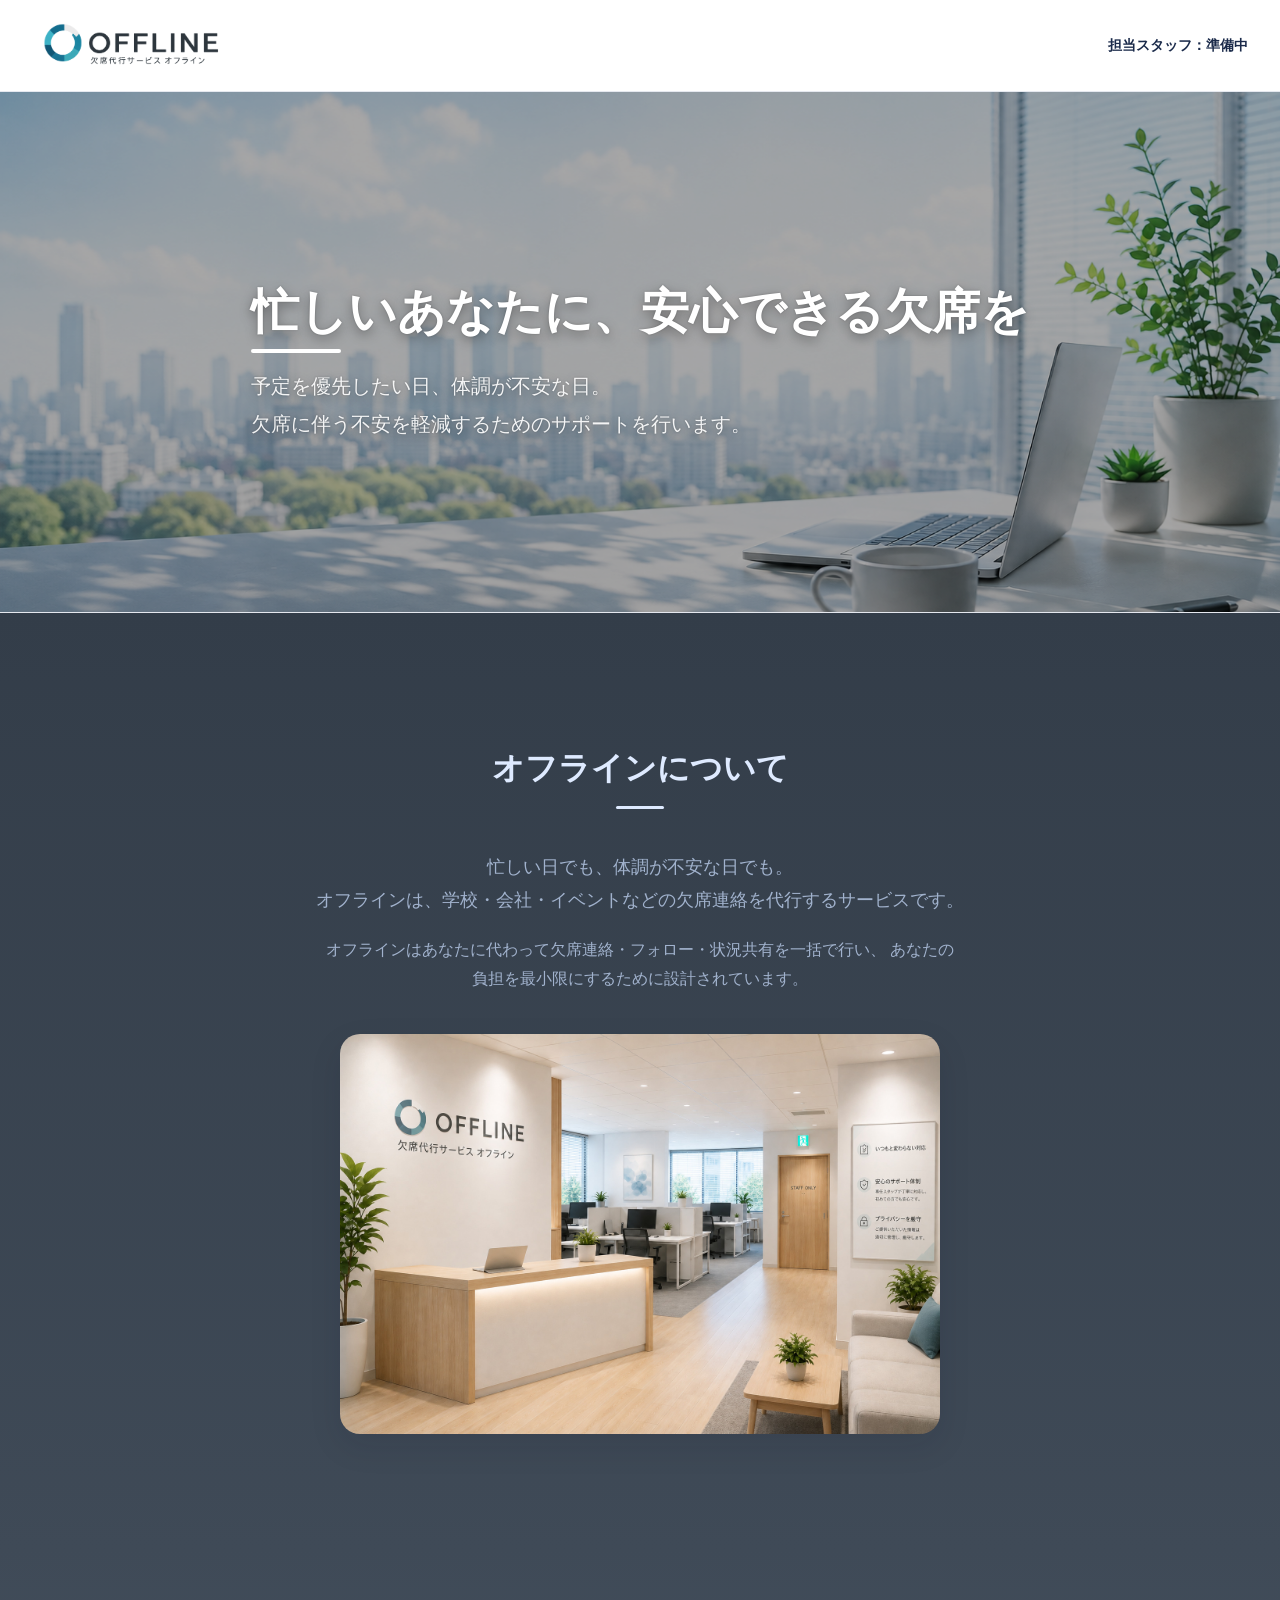
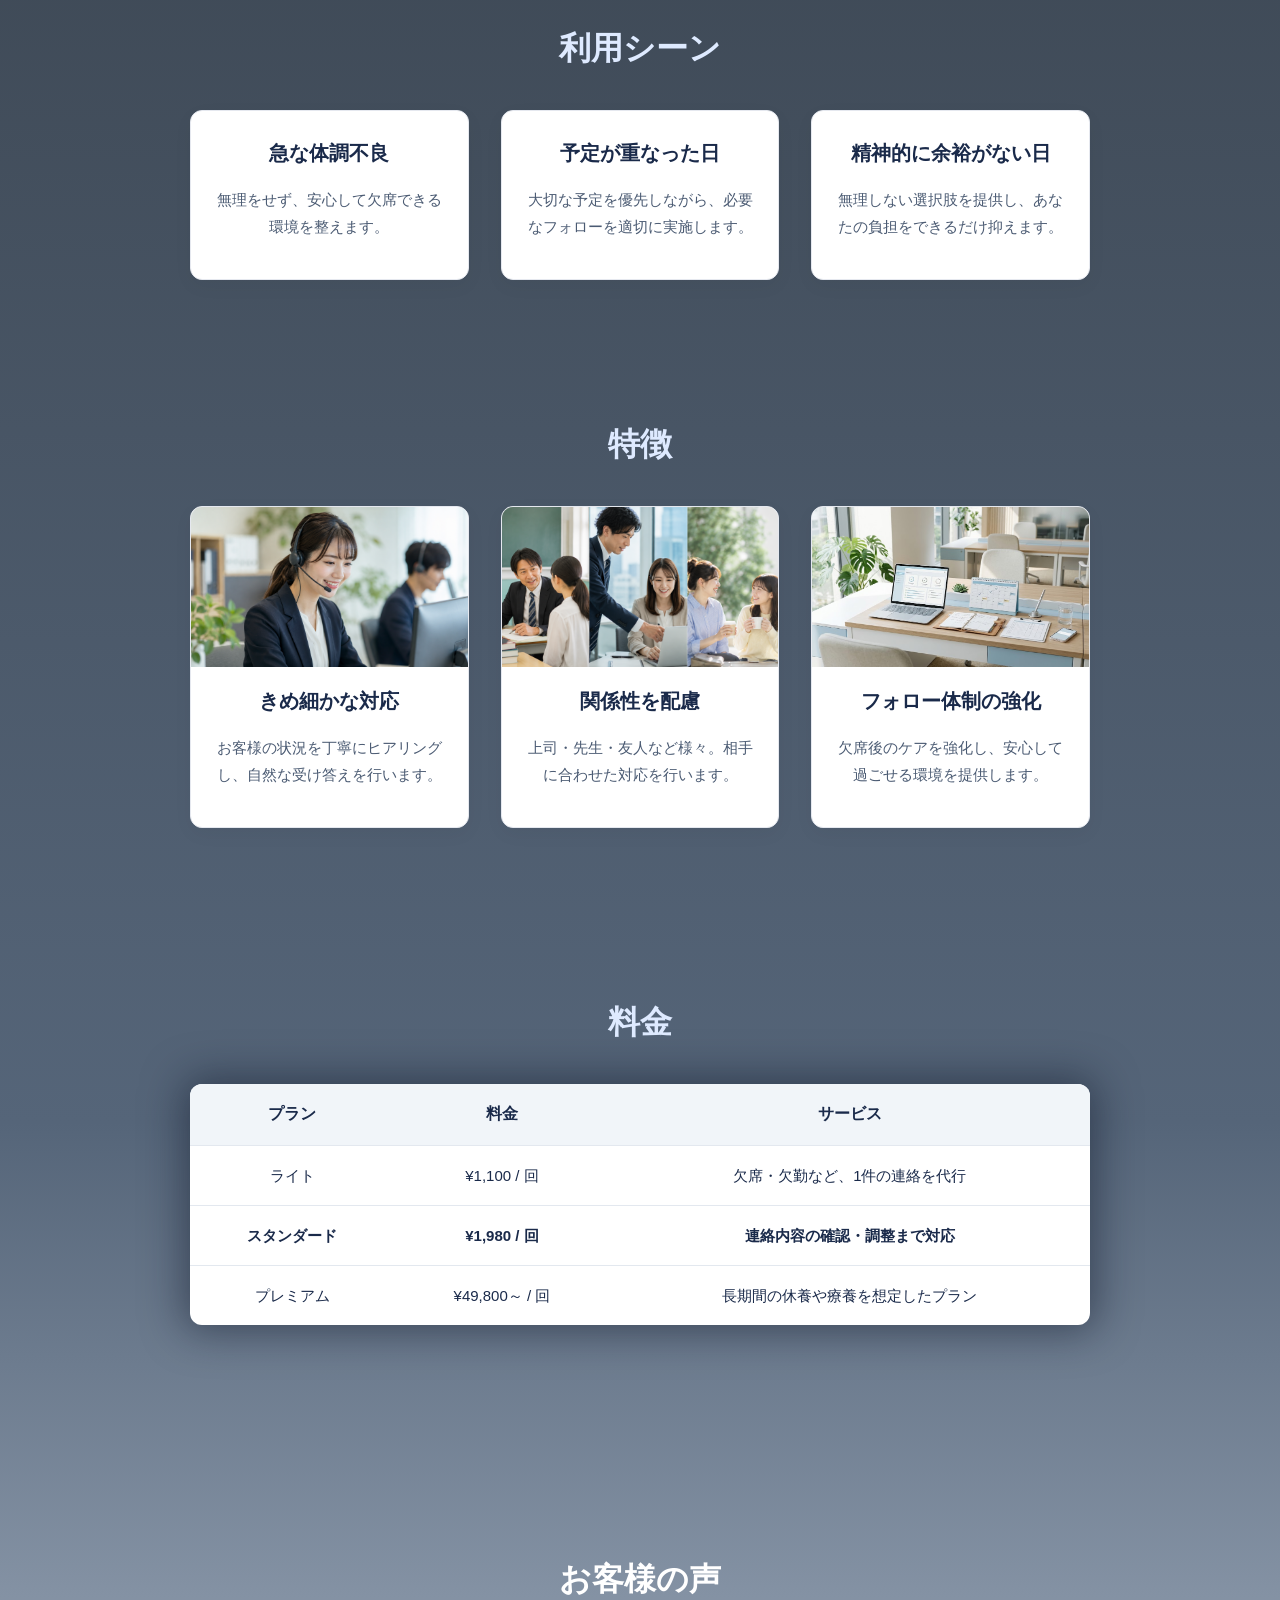
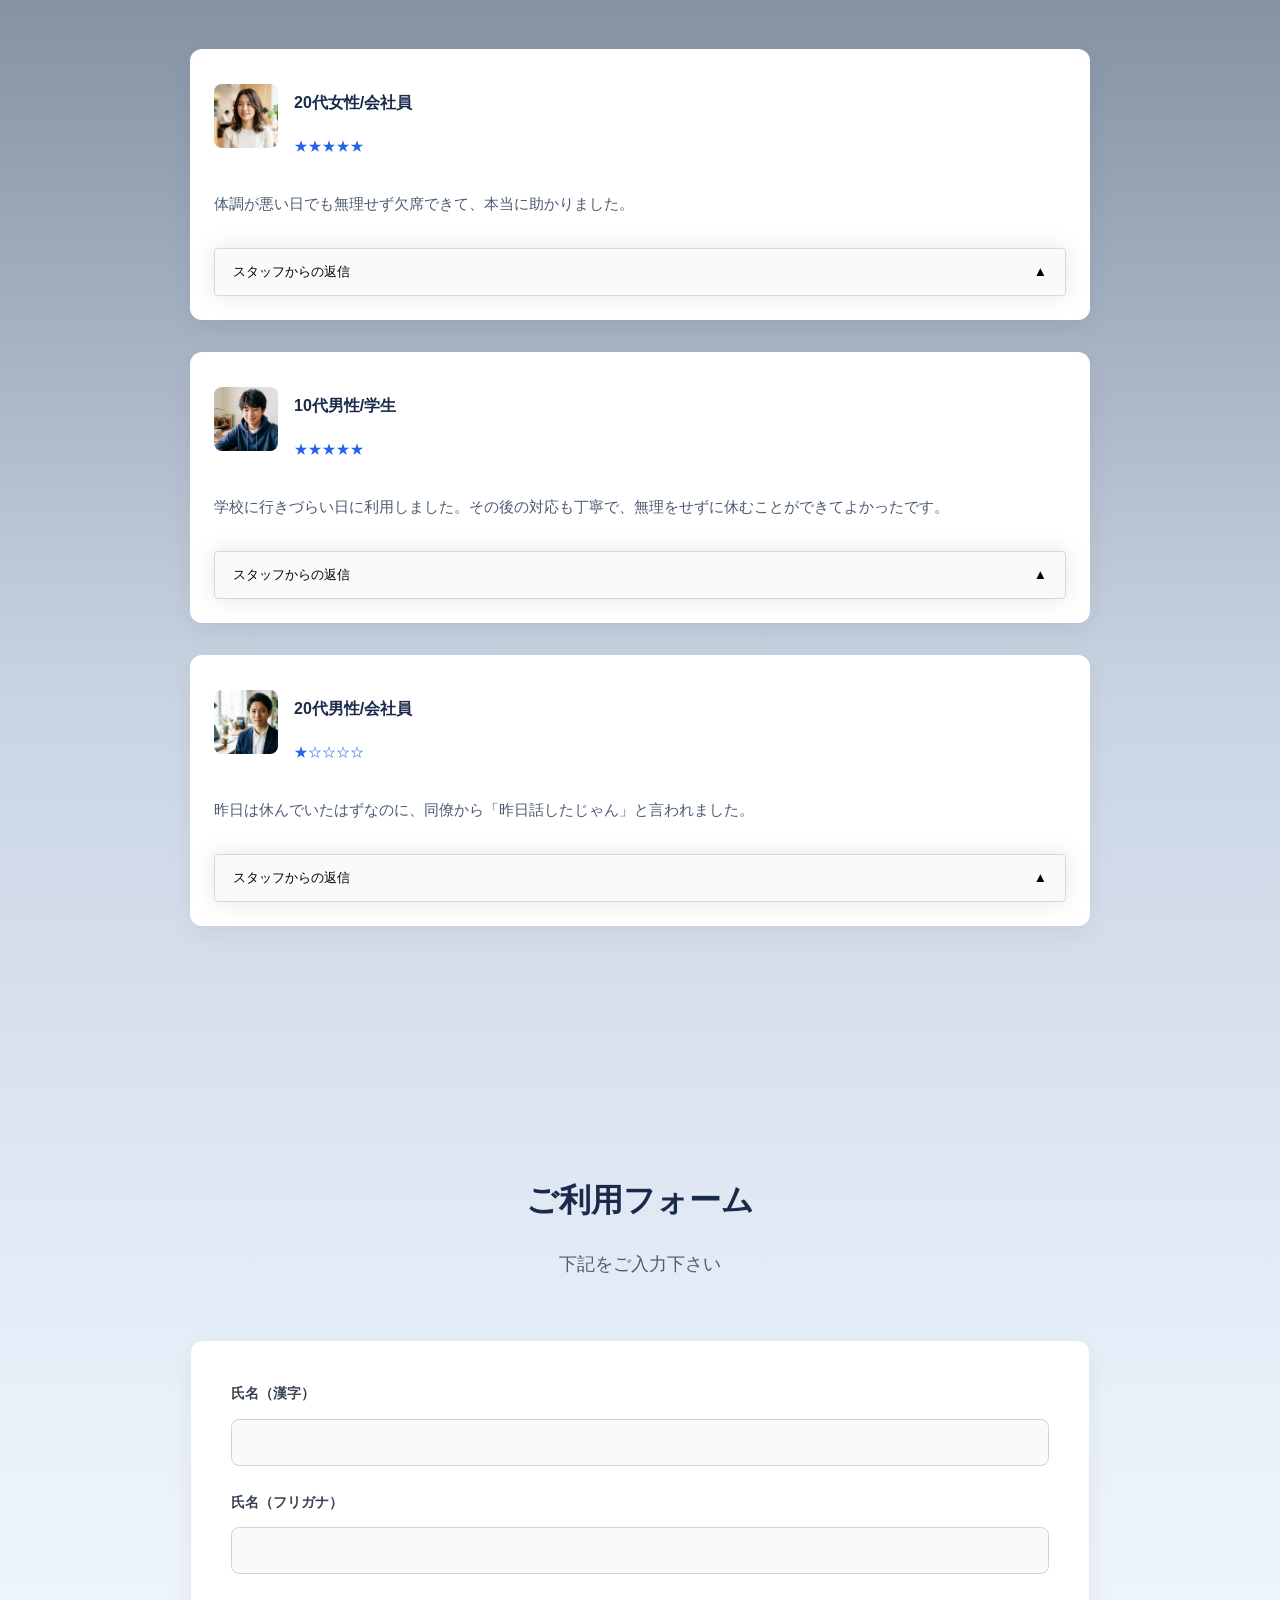
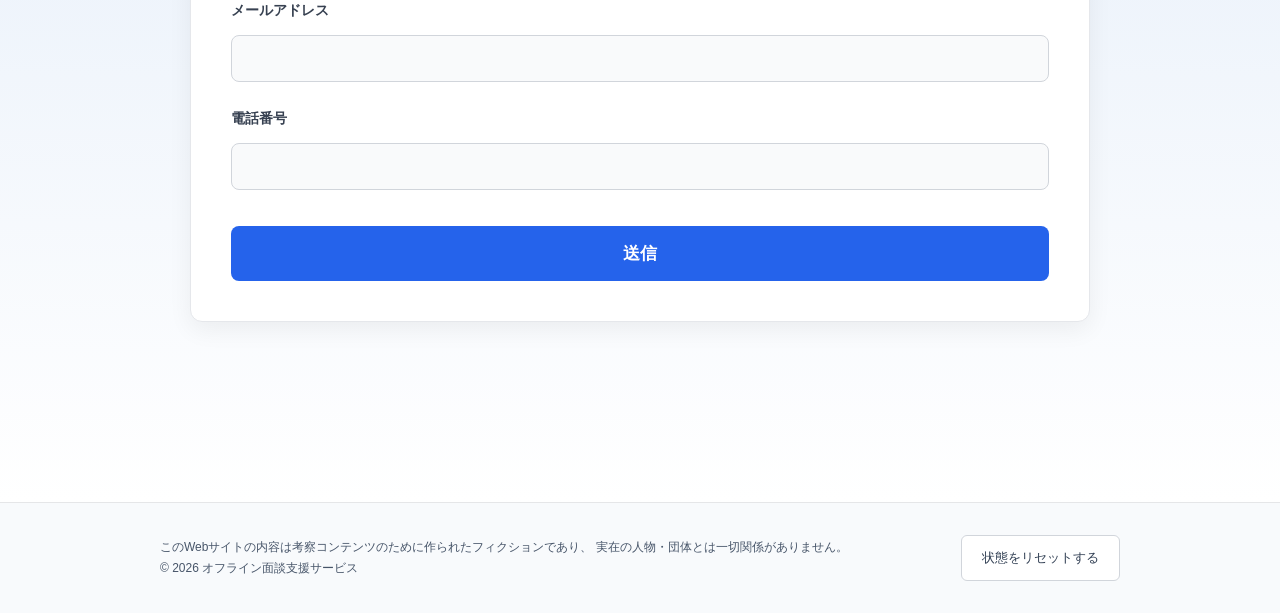
==== index.html @ ee9a5d94 "first commit" ====
<!DOCTYPE html>
<html lang="ja">
<head>
  <meta charset="UTF-8">
  <meta name="viewport" content="width=device-width, initial-scale=1.0">
  <title>オフライン | TOPページ</title>
  <link rel="stylesheet" href="assets/css/style.css">
</head>

<body>

  <!-- ============================
       Header
  ============================ -->
  <header class="header">
    <div class="header-left">
      <img
      src="assets/images/offline-logo.png" alt="欠席代行サービス「オフライン」" class="header-logo">
    </div>

    <div id="staffStatus" aria-live="polite">担当スタッフ：準備中</div>
  </header>


  <!-- ============================
       HERO
  ============================ -->
  <section class="hero">
    <div class="hero-overlay">
      <div class="hero-inner">
        <h1>忙しいあなたに、安心できる欠席を</h1>

        <p class="hero-sub">
          予定を優先したい日、体調が不安な日。<br>欠席に伴う不安を軽減するためのサポートを行います。
        </p>

      </div>
    </div>
  </section>

  <div class="content-gradient">
    <!-- ============================
         サービス説明
    ============================ -->
    <section class="service">
      <div class="service-inner">

        <h2 class="service-title">オフラインについて</h2>

        <p class="service-lead">
          忙しい日でも、体調が不安な日でも。<br>
          オフラインは、学校・会社・イベントなどの欠席連絡を代行するサービスです。
        </p>

        <p class="service-body">
          オフラインはあなたに代わって欠席連絡・フォロー・状況共有を一括で行い、
          あなたの負担を最小限にするために設計されています。
        </p>

        <div class="service-img">
          <img src="assets/images/office-01.jpg" id="officeImg" alt="">
        </div>

      </div>
    </section>


    <!-- ============================
         利用シーン
    ============================ -->
    <section class="scenes">
      <div class="scenes-inner">

        <h2 class="scenes-title">利用シーン</h2>

        <div class="scenes-grid">

          <div class="scene-item">
            <h3>急な体調不良</h3>
            <p>無理をせず、安心して欠席できる環境を整えます。</p>
          </div>

          <div class="scene-item">
            <h3>予定が重なった日</h3>
            <p>大切な予定を優先しながら、必要なフォローを適切に実施します。</p>
          </div>

          <div class="scene-item">
            <h3>精神的に余裕がない日</h3>
            <p>無理しない選択肢を提供し、あなたの負担をできるだけ抑えます。</p>
          </div>

        </div>

      </div>
    </section>


    <!-- ============================
         特徴
    ============================ -->
    <section class="features">
      <div class="features-inner">

        <h2 class="features-title">特徴</h2>

        <div class="features-grid">

          <div class="feature-item">
            <img src="assets/images/feature-01.png" alt="" class="feature-img">
            <h3>きめ細かな対応</h3>
            <p>お客様の状況を丁寧にヒアリングし、自然な受け答えを行います。</p>
          </div>

          <div class="feature-item">
            <img src="assets/images/feature-02.png" alt="" class="feature-img">
            <h3>関係性を配慮</h3>
            <p>上司・先生・友人など様々。相手に合わせた対応を行います。</p>
          </div>

          <div class="feature-item">
            <img src="assets/images/feature-03.jpg" alt="" class="feature-img">
            <h3>フォロー体制の強化</h3>
            <p>欠席後のケアを強化し、安心して過ごせる環境を提供します。</p>
          </div>

        </div>

      </div>
    </section>


    <!-- ============================
         料金
    ============================ -->
    <section class="price">
      <div class="price-inner">

        <h2 class="price-title">料金</h2>

        <table class="price-table">
          <tr>
            <th>プラン</th>
            <th>料金</th>
            <th>サービス</th>
          </tr>
          <tr>
            <td>ライト</td>
            <td>¥1,100 / 回</td>
            <td>欠席・欠勤など、1件の連絡を代行</td>
          </tr>
          <tr>
            <td><b>スタンダード</b></td>
            <td><b>¥1,980 / 回</b></td>
            <td><b>連絡内容の確認・調整まで対応</b></td>
          </tr>
          <tr>
            <td>プレミアム</td>
            <td>¥49,800～ / 回</td>
            <td>長期間の休養や療養を想定したプラン</td>
          </tr>
        </table>

      </div>
    </section>


    <!-- ============================
         お客様の声
    ============================ -->
    <section class="reviews">
      <div class="reviews-inner">

        <h2 class="reviews-title">お客様の声</h2>

        <div class="review-list">

          <div class="review-item">
            <div class="review-header">
              <img src="assets/images/user1.jpg" alt="">
              <div class="review-meta">
                <h3>20代女性/会社員</h3>
                <div class="stars">★★★★★</div>
              </div>
            </div>

            <p class="review-text">
              体調が悪い日でも無理せず欠席できて、本当に助かりました。
            </p>

            <button class="reply-toggle" aria-expanded="false">
              <span class="reply-label">スタッフからの返信</span>
              <span class="toggle-icon">▲</span>
            </button>

            <div class="reply-body" hidden>
              <div class="staff-reply">
                <div class="staff-reply-label">
                  <span class="staff-icon">👤</span> スタッフ
                </div>
                <p>ご利用ありがとうございました。安心してお休みいただけたようで嬉しく思います。</p>
              </div>
            </div>
          </div>

          <div class="review-item">
            <div class="review-header">
              <img src="assets/images/user2.jpg" alt="">
              <div class="review-meta">
                <h3>10代男性/学生</h3>
                <div class="stars">★★★★★</div>
              </div>
            </div>

            <p class="review-text">
              学校に行きづらい日に利用しました。その後の対応も丁寧で、無理をせずに休むことができてよかったです。
            </p>

            <button class="reply-toggle" aria-expanded="false">
              <span class="reply-label">スタッフからの返信</span>
              <span class="toggle-icon">▲</span>
            </button>

            <div class="reply-body" hidden>
              <div class="staff-reply">
                <div class="staff-reply-label">
                  <span class="staff-icon">👤</span> スタッフ
                </div>
                <p>ご利用ありがとうございました。今後も丁寧なサポートを心がけてまいります。</p>
              </div>
            </div>
          </div>

          <div class="review-item">
            <div class="review-header">
              <img src="assets/images/user3.jpg" alt="">
              <div class="review-meta">
                <h3>20代男性/会社員</h3>
                <div class="stars">★☆☆☆☆</div>
              </div>
            </div>

            <p class="review-text">
              昨日は休んでいたはずなのに、同僚から「昨日話したじゃん」と言われました。
            </p>

            <button class="reply-toggle" aria-expanded="false">
              <span class="reply-label">スタッフからの返信</span>
              <span class="toggle-icon">▲</span>
            </button>

            <div class="reply-body" hidden>
              <div class="staff-reply">
                <div class="staff-reply-label">
                  <span class="staff-icon">👤</span> スタッフ
                </div>
                <p>
                  <a href="#" id="contractAlertLink" class="contract-alert-link">
                    ご契約内容とは異なる対応が実施された可能性があります。現在確認しております。
                  </a>
                </p>
              </div>
            </div>
          </div>

        </div>

      </div>
    </section>

    <div id="phaseNotice">サイトが改変されました。</div>

    <!-- ============================
         CTA
    ============================ -->
<section class="cta">
  <div class="cta-inner">

    <h2 class="cta-title">ご利用フォーム</h2>
    <p class="cta-lead">下記をご入力下さい</p>

    <div class="form-section">
      <form id="mainForm">

        <!-- 氏名（漢字） -->
        <div class="form-field">
          <label>氏名（漢字）</label>
          <input type="text">
        </div>

        <!-- 氏名（フリガナ） -->
        <div class="form-field">
          <label>氏名（フリガナ）</label>
          <input type="text">
        </div>

        <!-- メールアドレス -->
        <div class="form-field">
          <label>メールアドレス</label>
          <input type="email">
        </div>

        <!-- 電話番号 -->
        <div class="form-field">
          <label>電話番号</label>
          <input type="tel">
        </div>

        <!-- PHASE3 追加項目 -->
        <div id="phase3Fields" class="phase3-hidden">

          <div class="form-field">
            <label>普段の話し方</label>
            <input type="text">
          </div>

          <div class="form-field">
            <label>よく使う言葉</label>
            <input type="text">
          </div>

          <div class="form-field">
            <label>仲の良い人</label>
            <input type="text">
          </div>

          <div class="form-field">
            <label>最近あった出来事</label>
            <input type="text">
          </div>

          <div class="form-field">
            <label>休日の過ごし方</label>
            <input type="text">
          </div>

        </div>

        <button type="submit">送信</button>

      </form>
    </div>

  </div>
</section>

<div id="analysisOverlay" class="analysis-overlay" style="display:none;">
  <div class="analysis-scanline"></div>
  <div class="analysis-window">

    <!-- ログを積み上げる場所 -->
    <p id="analysisText"></p>

  </div>
</div>

  </div> <!-- ★ content-gradient の閉じタグ -->


<div id="floatingShare" class="floating-share">
  <a
    href="https://twitter.com/intent/tweet?"
    target="_blank" class="share-button">
    担当スタッフが稼働しております。このサービスを必要としている方へXで共有してみませんか？
  </a>
</div>




  <!-- ============================
       Footer
  ============================ -->
<footer>
  <div class="footer-inner">
    <div class="footer-left">
      このWebサイトの内容は考察コンテンツのために作られたフィクションであり、  
      実在の人物・団体とは一切関係がありません。  
      <br>
      © 2026 オフライン面談支援サービス
    </div>

    <div id="resetPhase">状態をリセットする</div>
  </div>
</footer>

  <script src="assets/js/script.js"></script>

</body>
</html>
---- assets/css/style.css ----
/* =========================================================
   基本設定（フォント・背景・文字色）
========================================================= */
body {
  font-family: "Noto Sans JP", sans-serif;
  background: #f5f7fb;
  color: #1a2a4a;
  margin: 0;
  line-height: 1.8;
}

/* セクション共通設定 */
section {
  width: 100%;
  box-sizing: border-box;
}

.content-gradient {
  background: linear-gradient(
    180deg,
    #333D49 0%,     /* 起点：青みダークグレー */
    #3F4A57 20%,    /* 少し明るい青グレー */
    #556579 45%,    /* 壁の明るい部分に近い青 */
    #C9D4E3 70%,    /* 画像の光が当たる淡いブルー */
    #E8F0FA 85%,    /* さらに明るいブルー（窓の光） */
    #FFFFFF 100%    /* カードと自然に接続する白 */
  );
}


.service,
.scenes,
.features,
.price,
.reviews,
.cta {
  background: transparent;
}

/* =========================================================
   Header
========================================================= */
.header {
  width: 100%;
  background: #ffffff;
  border-bottom: 1px solid #e5e8ef;
  padding: 12px 32px;

  display: flex;
  align-items: center;
  justify-content: space-between;
  gap: 24px;

  box-sizing: border-box;
  position: sticky;
  top: 0;
  z-index: 1000;
}

/* 左ブロック（ロゴ＋サブコピー） */
.header-left {
  display: flex;
  flex-direction: column;
  gap: 4px;

  min-width: 180px;
  flex-shrink: 0;
}

.logo {
  font-size: 20px;
  font-weight: 700;
  color: #1a2a4a;
  white-space: nowrap;
}

.subcopy {
  font-size: 13px;
  color: #6b7280;
  white-space: nowrap;
}

/* 右側ステータス（右端固定） */
#staffStatus {
  font-size: 14px;
  font-weight: 600;
  color: #1a2a4a;
  white-space: nowrap;

  flex-shrink: 0;
  margin-left: auto;
}

/* 左側：ロゴ */
.header-left {
  display: flex;
  align-items: center;
  flex-shrink: 0;
  min-width: 0;
}


/* ロゴ画像 */
.header-logo {
  display: block;
  width: 200px;
  height: auto;
  max-height: none;
  object-fit: contain;
}

/* =========================================================
   SP（768px以下）
========================================================= */
@media (max-width: 768px) {
  .header {
    flex-direction: row;      /* ← 縦並びにしない */
    align-items: center;      /* ← 高さ揃え */
    justify-content: space-between; /* ← 左右に配置 */
    padding: 12px 20px;       /* ← スマホ用に少しコンパクト */
    gap: 12px;                /* ← 詰める */
  }

  .header-left {
    flex-direction: row;      /* ← ロゴ＋サブコピーを横並びに */
    align-items: center;
    gap: 8px;
  }

  #staffStatus {
    margin-left: 0;           /* ← 左右配置なので不要 */
    margin-top: 0;
    white-space: nowrap;      /* ← 折り返し防止 */
  }
}

/* =========================================================
   HERO
========================================================= */

.hero {
  width: 100%;
  height: 520px; /* ★高さは自由に調整可能 */
  background-image: url("../images/hero.png"); /* ★あなたの画像パス */
  background-size: cover;       /* ★全面に広げる */
  background-position: center;  /* ★中央に配置 */
  background-repeat: no-repeat;
  position: relative;
}

/* 黒の薄いオーバーレイ（高級感UP） */
.hero-overlay {
  width: 100%;
  height: 100%;
  background: rgba(0,0,0,0.35); /* ★濃さは調整可能 */
  display: flex;
  align-items: center;
}

/* テキストを中央寄せにする */
.hero-inner {
  max-width: 900px;
  margin: 0 auto;
  padding: 0 32px;
  color: #ffffff; /* ★白文字に変更 */
}

/* ラベル */
.hero-label {
  font-size: 14px;
  letter-spacing: 0.16em;
  margin-bottom: 12px;
  opacity: 0.9;
}

/* 見出し */
.hero-inner h1 {
  font-size: 48px;
  font-weight: 800;
  line-height: 1.3;
  margin-bottom: 24px;
  position: relative;
}

.hero-inner h1,
.hero-inner .hero-sub {
  text-shadow:
    0 4px 12px rgba(0,0,0,0.35),
    0 0 2px rgba(0,0,0,0.25);
}

/* 下線（白に変更） */
.hero-inner h1::after {
  content: "";
  position: absolute;
  left: 0;
  bottom: -10px;
  width: 90px;
  height: 4px;
  background: #ffffff;
  border-radius: 3px;
}

/* サブテキスト */
.hero-sub {
  font-size: 20px;
  line-height: 1.9;
  opacity: 0.9;
  max-width: 560px;
}

/* =========================================================
   サービス説明
========================================================= */
.service {
  padding: 100px 0;
  text-align: center;
  background: transparent;  /* ★背景色を追加（特徴と同系統） */
  border-top: 1px solid #e5e8ef; /* ★HEROとの境界を自然に */
}

.service-inner {
  max-width: 900px;
  margin: 0 auto;
  padding: 0 24px;
}

/* 見出し */
.service-title {
  font-size: 32px;
  font-weight: 700;
  color: #DEEAFF;
  margin-bottom: 24px;
  padding-bottom: 12px;
  position: relative;
  display: inline-block;
}

/* 見出し下のライン（控えめ） */
.service-title::after {
  content: "";
  position: absolute;
  left: 50%;
  transform: translateX(-50%);
  bottom: 0;
  width: 48px;
  height: 3px;
  background: #DEEAFF;
  border-radius: 3px;
}

/* リード文 */
.service-lead {
  font-size: 18px;
  color: #A1B2CD;
  margin-bottom: 20px;
}

/* 本文 */
.service-body {
  font-size: 16px;
  color: #A1B2CD;
  max-width: 640px;
  margin: 0 auto 40px;
}

/* 画像 */
.service-img img {
  width: 100%;
  max-width: 600px;
  border-radius: 20px;
  display: block;
  margin: 0 auto;
  box-shadow: 0 12px 32px rgba(15, 23, 42, 0.10);
}

/* =========================================================
   利用シーン（画像なしカード）
========================================================= */

/* 利用シーン（画像なしカード） */
.scene-item {
  background: #ffffff;
  border: 1px solid #e5e8ef;
  border-radius: 12px;
  padding: 24px 24px;        /* ★特徴と同じ余白に揃える */
  box-shadow: 0 6px 20px rgba(0,0,0,0.04);
  text-align: center;
  width: 280px;              /* ★特徴と同じ幅に揃える */
  margin: 0 auto;
}

/* 見出し（中央寄せ） */
.scene-item h3 {
  margin: 0 0 12px;
  font-size: 20px;
  font-weight: 700;
  color: #1a2a4a;
  text-align: center;
}

/* 説明文 */
.scene-item p {
  text-align: center;
  font-size: 15px;
  color: #4b5b73;
  line-height: 1.8;
}


/* =========================================================
   特徴（画像ありカード）
========================================================= */

.feature-item {
  background: #ffffff;
  border: 1px solid #e5e8ef;
  border-radius: 12px;
  padding: 0 0 24px;         /* ★画像ありなので上は0 */
  box-shadow: 0 6px 20px rgba(0,0,0,0.04);
  text-align: center;
  width: 280px;              /* ★利用シーンと幅を統一 */
  margin: 0 auto;
  overflow: hidden;
}

.feature-img {
  width: 100%;
  height: 160px;
  object-fit: cover;
  display: block;
}

.feature-item h3 {
  margin: 16px 0 8px;
  font-size: 20px;
  font-weight: 700;
  color: #1a2a4a;
  text-align: center;
}

.feature-item p {
  text-align: center;
  padding: 0 24px;
  font-size: 15px;
  color: #4b5b73;
  line-height: 1.8;
}

/* =========================================================
   グリッド（利用シーン・特徴共通）
========================================================= */
.scenes {
  padding: 60px 0 30px 0;   /* ★上下に余白を追加 */
}

.features {
  padding: 80px 0 40px 0;   /* ★上下に余白を追加 */
}

.scenes-grid,
.features-grid {
  display: flex;
  gap: 32px;
  justify-content: center;   /* ★中央揃え */
  align-items: flex-start;    /* ★高さのズレを吸収 */
}

.scenes-title,
.features-title {
  text-align: center;
  font-size: 32px;
  font-weight: 700;
  color: #DEEAFF;
  margin-bottom: 32px;
}

.scenes-inner,
.features-inner {
  max-width: 900px;   /* ★サービス説明と同じ幅に揃える */
  margin: 0 auto;     /* ★中央に配置 */
  padding: 0 24px;    /* ★左右の余白も統一 */
}

/* SP時：縦3列 */
@media (max-width: 768px) {
  .scenes-grid,
  .features-grid {
    flex-direction: column;
    gap: 24px;
  }
}

@media (max-width: 768px) {
  .scenes-inner {
    max-width: 600px;   /* ★カードの中央寄せが安定する */
    margin: 0 auto;     /* ★中央に配置 */
    padding: 0 12px;    /* ★左右の余白を統一 */
  }
}

@media (max-width: 768px) {
  .scene-item,
  .feature-item {
    width: 100%;
    max-width: 400px;   /* ★スマホでちょうどいい幅 */
    margin: 0 auto;     /* ★中央に吸い付く */
  }
}


/* =========================================================
   料金
========================================================= */
.price {
  padding: 100px 0;
}

.price-inner {
  max-width: 900px;
  margin: 0 auto;
  padding: 0 24px;
  text-align: center;
}

.price-title {
  font-size: 32px;
  font-weight: 700;
  color: #DEEAFF;
  margin-bottom: 32px;
}

/* テーブル */
.price-table {
  width: 100%;
  border-collapse: collapse;
  background: #ffffff;
  border-radius: 12px;
  overflow: hidden;
  box-shadow: 0 0 40px 6px rgba(15, 23, 42, 0.5);
}

.price-table th {
  background: #f1f5f9;
  padding: 16px;
  font-size: 16px;
  font-weight: 700;
}

.price-table td {
  padding: 16px;
  font-size: 15px;
  border-top: 1px solid #e3e8ef;
}



/* =========================================================
   お客様の声
========================================================= */
.reviews {
  padding: 100px 0;
}

.reviews-title{
    color: #ffffff;
}

.reviews-inner {
  max-width: 900px;
  margin: 0 auto;
  padding: 0 24px;
}

.reviews-title {
  font-size: 32px;
  font-weight: 700;
  text-align: center;
  margin-bottom: 40px;
}

/* レビューリスト（カード間の余白を統一） */
.review-list {
  display: flex;
  flex-direction: column;
  gap: 32px;
}

/* レビューカード（高さを安定化） */
.review-item {
  background: #ffffff;
  border-radius: 12px;
  padding: 24px;
  box-shadow: 0 8px 24px rgba(15, 23, 42, 0.06);

  display: flex;              /* ★高さ揃えのため追加 */
  flex-direction: column;     /* ★内部を縦並びに統一 */
  gap: 16px;                  /* ★内部余白を統一 */
}

/* ヘッダー（画像＋名前） */
.review-header {
  display: flex;
  align-items: center;
  gap: 16px;
}

/* 画像（高さが潰れないように固定） */
.review-header img {
  width: 64px;
  height: 64px;
  border-radius: 8px;
  object-fit: cover;
  flex-shrink: 0;             /* ★これが崩れ防止の本命 */
}

.review-meta h3 {
  font-size: 16px;
  font-weight: 700;
}

.stars {
  font-size: 14px;
  color: #2563eb;
}

/* 本文 */
.review-text {
  font-size: 15px;
  color: #4b5b73;
  line-height: 1.8;
  flex-grow: 1;               /* ★テキスト量が違っても高さが揃う */
}

/* スタッフ返信トグル */
.reply-toggle {
  width: 100%;
  background: #f9fafb; /* 淡い青→無彩色へ */
  border: 1px solid #d4d7dc; /* 青線→無彩色へ */
  border-radius: 4px; /* 角丸を小さくして資料感UP */
  padding: 14px 18px;
  cursor: pointer;

  display: flex;
  justify-content: space-between;
  align-items: center;

  box-shadow: 0 0 24px rgba(15, 23, 42, 0.10); /* 静かな影でカード感UP */
}

/* 返信本文 */
.reply-body {
  margin-top: 12px;
}

.staff-reply {
  background: #ffffff; /* 青背景→白カードへ */
  border-left: 1px solid #4b5563; /* 青線→無彩色の濃いグレーへ */
  padding: 18px 20px;
  border-radius: 4px;

  box-shadow: 0 0 28px rgba(15, 23, 42, 0.12); /* 料金表と同じ質感 */
}

/* =========================================================
   サイト改変演出
========================================================= */
#phaseNotice {
  position: fixed;
  top: 45%;
  left: 0;
  width: 100%;
  text-align: center;

  background: rgba(20, 20, 20, 0.72);
  color: #f1f5f9;

  padding: 18px 0;
  font-size: 16px;
  letter-spacing: 0.03em;

  box-shadow: 0 0 40px rgba(75, 74, 74, 0.32);

  opacity: 0;
  pointer-events: none;
  z-index: 9999;

  transition: opacity 0.5s ease, transform 0.5s ease;
}

/* =========================================================
   CTA
========================================================= */
.cta {
  padding: 120px 0;
  text-align: center;
}

.cta-inner {
  max-width: 900px;
  margin: 0 auto;
  padding: 0 24px;
}

.cta-title {
  font-size: 32px;
  font-weight: 700;
  margin-bottom: 16px;
}

.cta-lead {
  font-size: 18px;
  color: #4b5b73;
  margin-bottom: 40px;
}

/* ============================
   企業向けフォーム（崩れ防止・余白最適化）
============================ */

/* ラベル＋入力欄を1セットにする */
.form-field {
  display: flex;
  flex-direction: column;
  margin-bottom: 18px; /* ★企業フォームの黄金比 */
}

/* ラベル */
.form-field label {
  font-size: 14px;
  font-weight: 600;
  color: #374151;
  margin-bottom: 6px; /* ★ラベルと入力欄の距離を最適化 */
}

/* 入力欄（左寄せを強制） */
.form-field input {
  width: 100%;
  padding: 12px 14px;
  border: 1px solid #d1d5db;
  border-radius: 8px;
  font-size: 15px;
  background: #f9fafb;
  text-align: left !important; /* ★センター寄せを完全に解除 */
  box-sizing: border-box;
  transition: all 0.25s ease;
}

.form-section,
#mainForm,
.form-field,
.form-field input {
  text-align: left !important;
}


/* フォーカス時の企業UI演出 */
.form-field input:focus {
  background: #ffffff;
  border-color: #2563eb;
  box-shadow: 0 0 0 3px rgba(37,99,235,0.15);
  outline: none;
}

/* フォーム全体の余白を統一 */
#mainForm {
  display: flex;
  flex-direction: column;
  gap: 0; /* ★ここが大きすぎて崩れていたのでゼロにする */
}

/* PHASE3追加項目（企業UIに自然統合） */
#phase3Fields {
  margin-top: 20px;
  padding: 20px;
  background: #f3f4f6;
  border: 1px solid #e5e7eb;
  border-radius: 10px;
  margin-bottom: 25px;
}

.phase3-warning-bar {
  margin-bottom: 16px;
  padding: 12px 16px;
  background: #fff4f4;
  border-radius: 8px;
}

.phase3-warning-text {
  color: #b91c1c;
  font-weight: 600;
}

/* 送信ボタン */
#mainForm button[type="submit"] {
  margin-top: 12px;
  padding: 14px 18px;
  background: #2563eb;
  color: #ffffff;
  border: none;
  border-radius: 8px;
  font-size: 16px;
  font-weight: 600;
  cursor: pointer;
}

/* ============================
   入力欄のセンター寄せを完全解除
============================ */
input,
input[type="text"],
input[type="email"],
input[type="tel"],
input[type="password"],
textarea {
  text-align: left !important;
}

.form-section {
  max-width: 9000px;
  margin: 60px auto;
  padding: 40px;
  background: #ffffff;
  border: 1px solid #e5e7eb;
  border-radius: 12px;
  box-shadow: 0 8px 24px rgba(0,0,0,0.06);
}

.form-block-title {
  font-size: 22px;
  font-weight: 700;
  margin-bottom: 28px;
  color: #1f2937;
  border-bottom: 2px solid #2563eb;
  padding-bottom: 8px;
}

.form-field {
  display: flex;
  flex-direction: column;
  gap: 6px;
  margin-bottom: 24px;
}

.form-field label {
  font-size: 14px;
  font-weight: 600;
  color: #374151;
}

.form-field input {
  padding: 14px 16px;
  border: 1px solid #d1d5db;
  border-radius: 8px;
  background: #f9fafb;
  font-size: 15px;
  transition: all 0.25s ease;
}

.form-field input:focus {
  background: #fff;
  border-color: #2563eb;
  box-shadow: 0 0 0 3px rgba(37,99,235,0.15);
  outline: none;
}

#phase3Fields {
  padding: 24px;
  background: #f3f4f6;
  border: 1px solid #e5e7eb;
  border-radius: 10px;
  margin-top: 20px;
}

#mainForm button[type="submit"] {
  padding: 16px 20px;
  background: #2563eb;
  color: #fff;
  border: none;
  border-radius: 8px;
  font-size: 17px;
  font-weight: 600;
  cursor: pointer;
  transition: background 0.25s ease;
}

#mainForm button[type="submit"]:hover {
  background: #1e4fcf;
}

/* PHASE3 追加項目の初期状態（非表示） */
#phase3Fields.phase3-hidden {
  display: none !important;
}

.share-container {
  width: 100%;
  text-align: center;
}

.share-button {
  display: inline-flex;
  align-items: center;
  justify-content: center;

  width: 240px;
  padding: 14px 0;
  border-radius: 6px;

  font-size: 15px;
  font-weight: 600;
  color: #1f2937;

  cursor: pointer;

  transition: background 0.25s ease, transform 0.25s ease;
}

.share-button:hover {
  transform: translateY(-2px);
}


/* 右下に浮く共有ボタン */
.floating-share {
  position: fixed;
  right: 24px;
  bottom: 120px;
  background: rgba(0, 0, 0, 0.55); /* 黒の半透明 */
  backdrop-filter: blur(6px);
  padding: 12px 20px;
  border-radius: 8px;
  z-index: 9999;
  display: none; /* 初期は非表示 */
  box-shadow: 0 0 20px rgba(0,0,0,0.4);
  transition: opacity 0.3s ease, transform 0.3s ease;
}

/* ボタンの文字 */
.floating-share a {
  color: #e5e7eb;
  text-decoration: none;
  font-size: 14px;
  font-weight: 600;
  letter-spacing: 0.5px;
}

/* ホバー時の機械的な反応 */
.floating-share:hover {
  transform: translateY(-3px);
  opacity: 0.9;
}

/* ============================
   解析（最新版HTMLに合わせた最適化）
============================ */

/* 画面全体を覆う黒い解析レイヤー */
.analysis-overlay {
  position: fixed;
  inset: 0;
  background: rgba(0,0,0,0.85);
  backdrop-filter: blur(4px);
  z-index: 99999;
  display: flex;
  justify-content: center;
  align-items: center;
}

/* 中央の解析ウィンドウ（analysis-window に統一） */
.analysis-window {
  background: #0a0d11;
  border: 1px solid #1c2128;
  padding: 40px 60px;
  border-radius: 8px;
  box-shadow: 0 0 40px rgba(0,0,0,0.5);

  text-align: left;
  max-width: 480px;
  white-space: pre-line;
}

/* ログテキスト */
#analysisText {
  color: #d0e0ea;
  font-size: 16px;
  line-height: 1.8;
  white-space: pre-line;
}

.analysis-scanline {
  position: absolute;
  top: 0;
  left: 0;
  height: 2px;
  width: 100%;
  background: linear-gradient(
    to right,
    rgba(255,255,255,0) 0%,
    rgba(77,208,225,0.8) 50%,
    rgba(255,255,255,0) 100%
  );
  animation: scanlineMove 1.4s linear infinite;
}

@keyframes scanlineMove {
  0% { transform: translateY(0); }
  100% { transform: translateY(100%); }
}

/* ============================
   フッター
============================ */
footer {
  width: 100%;
  background: #f8fafc;
  border-top: 1px solid rgba(0, 0, 0, 0.08);
  padding: 32px 0; /* 上下だけ余白 */
}

.footer-inner {
  max-width: 960px;      /* ← ヘッダーと同じ幅に揃える */
  margin: 0 auto;        /* ← 中央寄せ */
  padding: 0 24px;       /* ← 左右の余白（壊れない） */

  display: grid;
  grid-template-columns: 1fr auto;
  align-items: center;
  column-gap: 24px;
}

.footer-left {
  text-align: left;
  color: #475569;
  font-size: 12px;
  line-height: 1.7;
}

#resetPhase {
  padding: 10px 20px;
  background: #ffffff;
  border: 1px solid #d1d5db;
  border-radius: 6px;
  color: #334155;
  font-size: 13px;
  cursor: pointer;
}

/* SP時は縦並び */
@media (max-width: 600px) {
  .footer-inner {
    grid-template-columns: 1fr; /* ← 1カラムに戻す */
    text-align: center;
    row-gap: 16px;
    padding: 0 20px;
  }

  .footer-left {
    text-align: center;
  }

  #resetPhase {
    width: 100%;
    max-width: 260px;
    margin: 0 auto;
  }
}


/* =========================================================
   演出②
========================================================= */
#analysisOverlay {
  position: fixed;
  inset: 0;
  background: rgba(0,0,0,0.4);
  backdrop-filter: blur(2px);
  display: none;
  align-items: center;
  justify-content: center;
  z-index: 9999;
}

#analysisWindow {
  width: 80%;
  max-width: 600px;
  height: 260px;
  background: #0a0a0a;
  border: 1px solid #333;
  box-shadow: 0 0 20px rgba(0,0,0,0.6);
  padding: 20px;
  overflow: hidden;
  position: relative;
}

#analysisLog {
  color: #e5e5e5;
  font-family: "Consolas", "Menlo", monospace;
  font-size: 13px;
  line-height: 1.4;
  white-space: pre-wrap;
}

/* ノイズフェードアウト */
@keyframes analysisFadeOut {
  0% { opacity: 1; filter: none; }
  100% { opacity: 0; filter: blur(6px) brightness(0.4); }
}
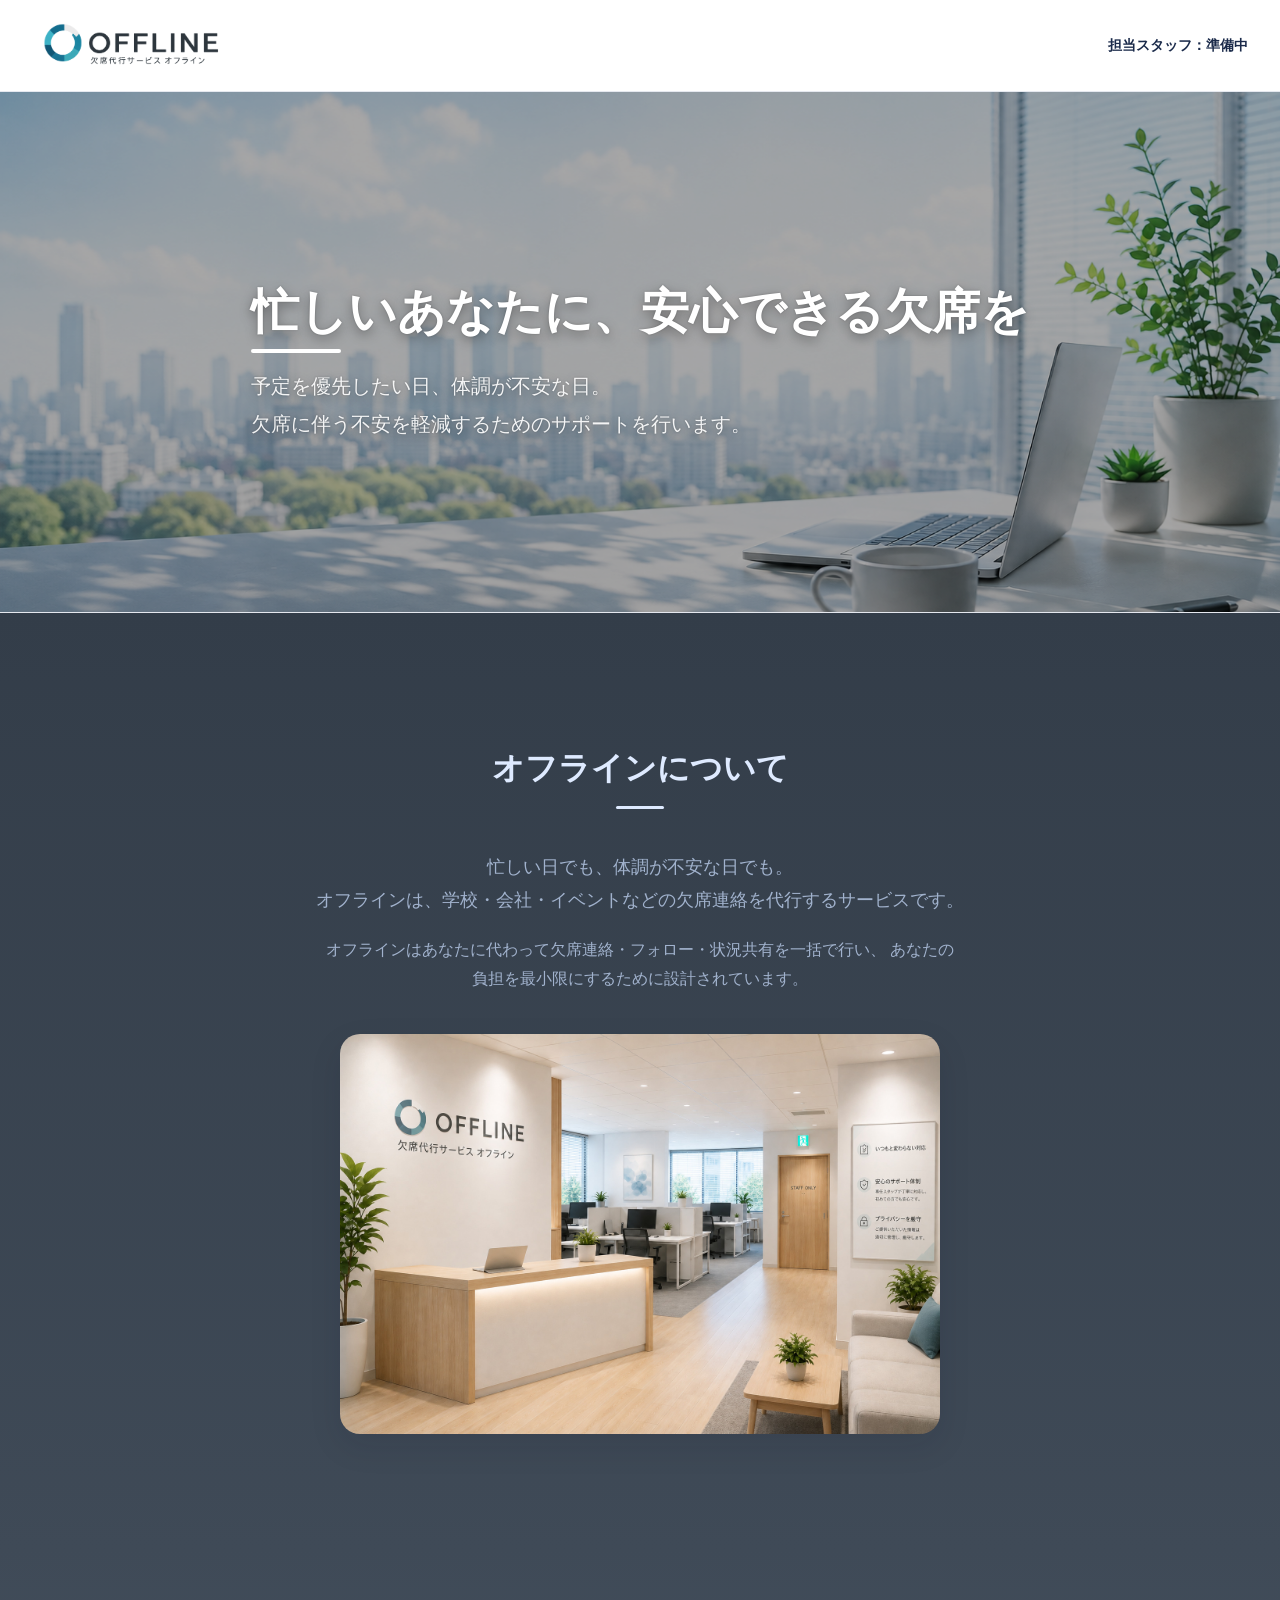
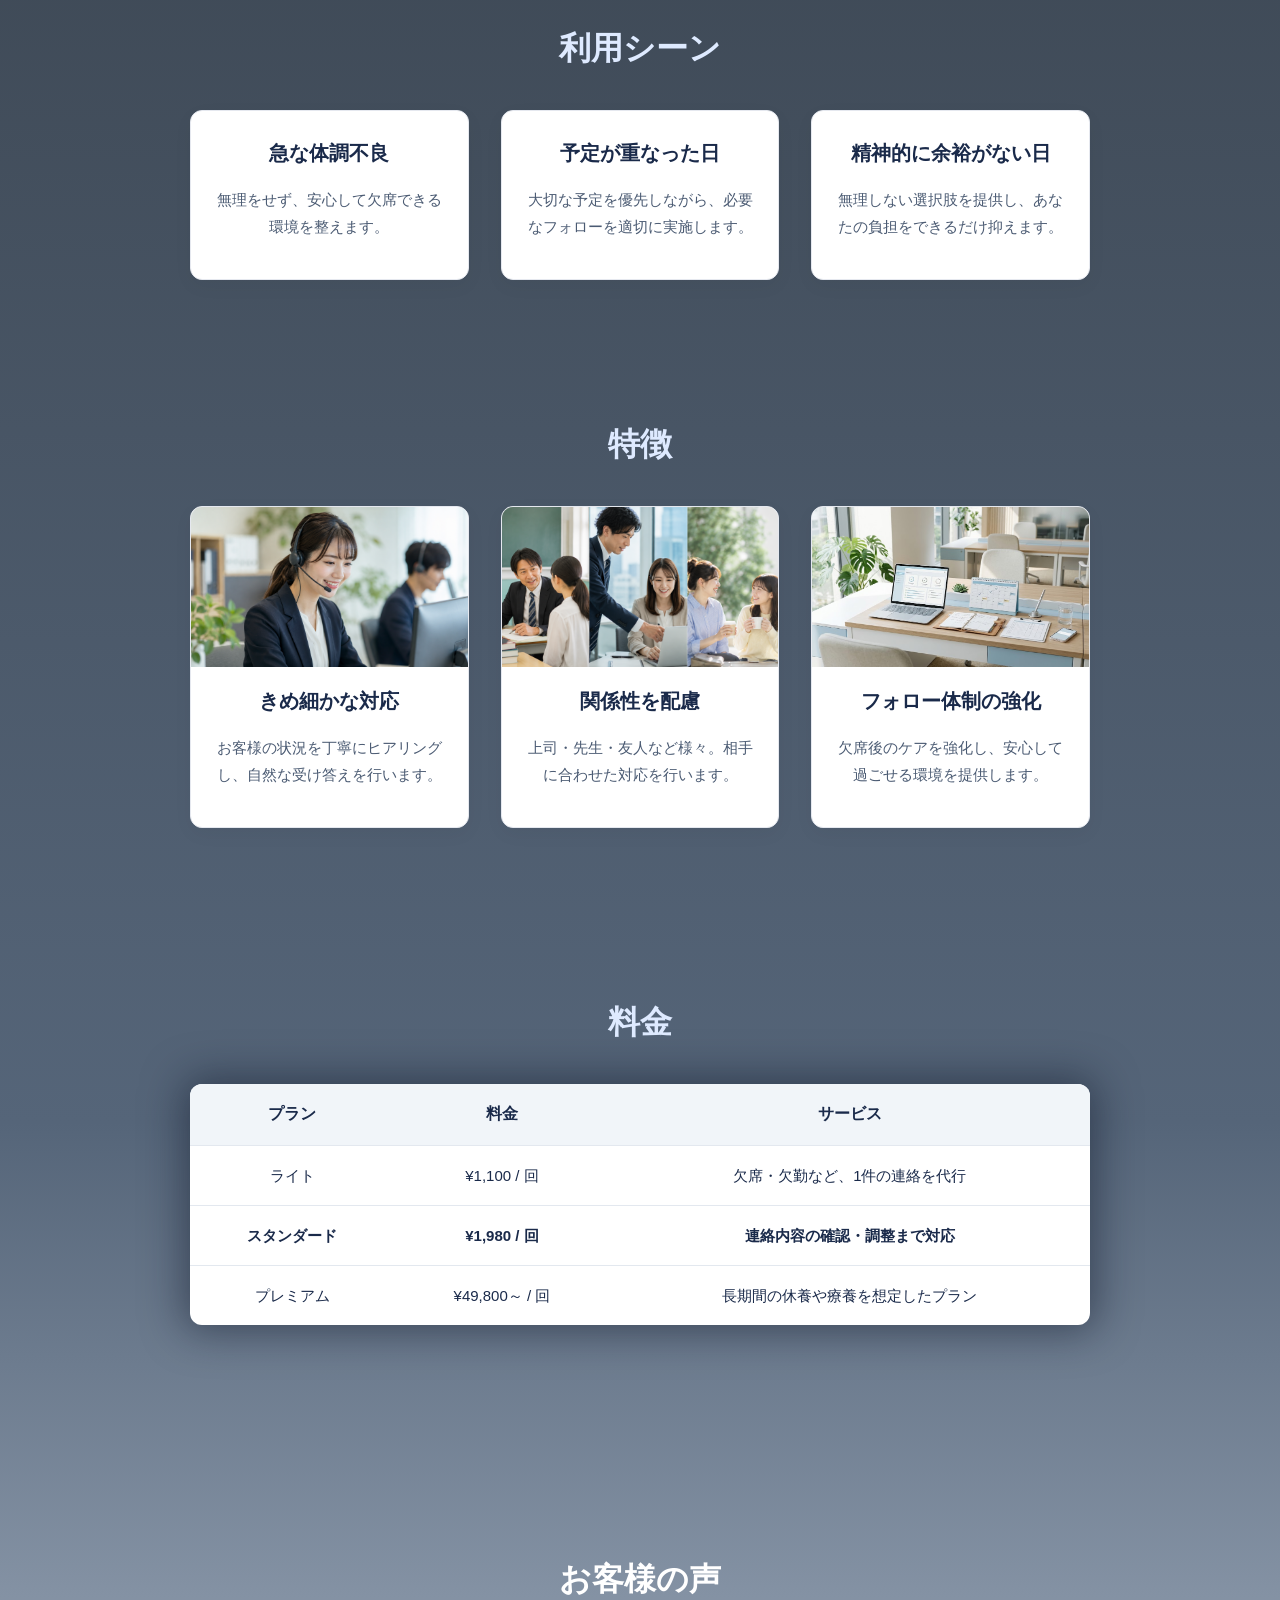
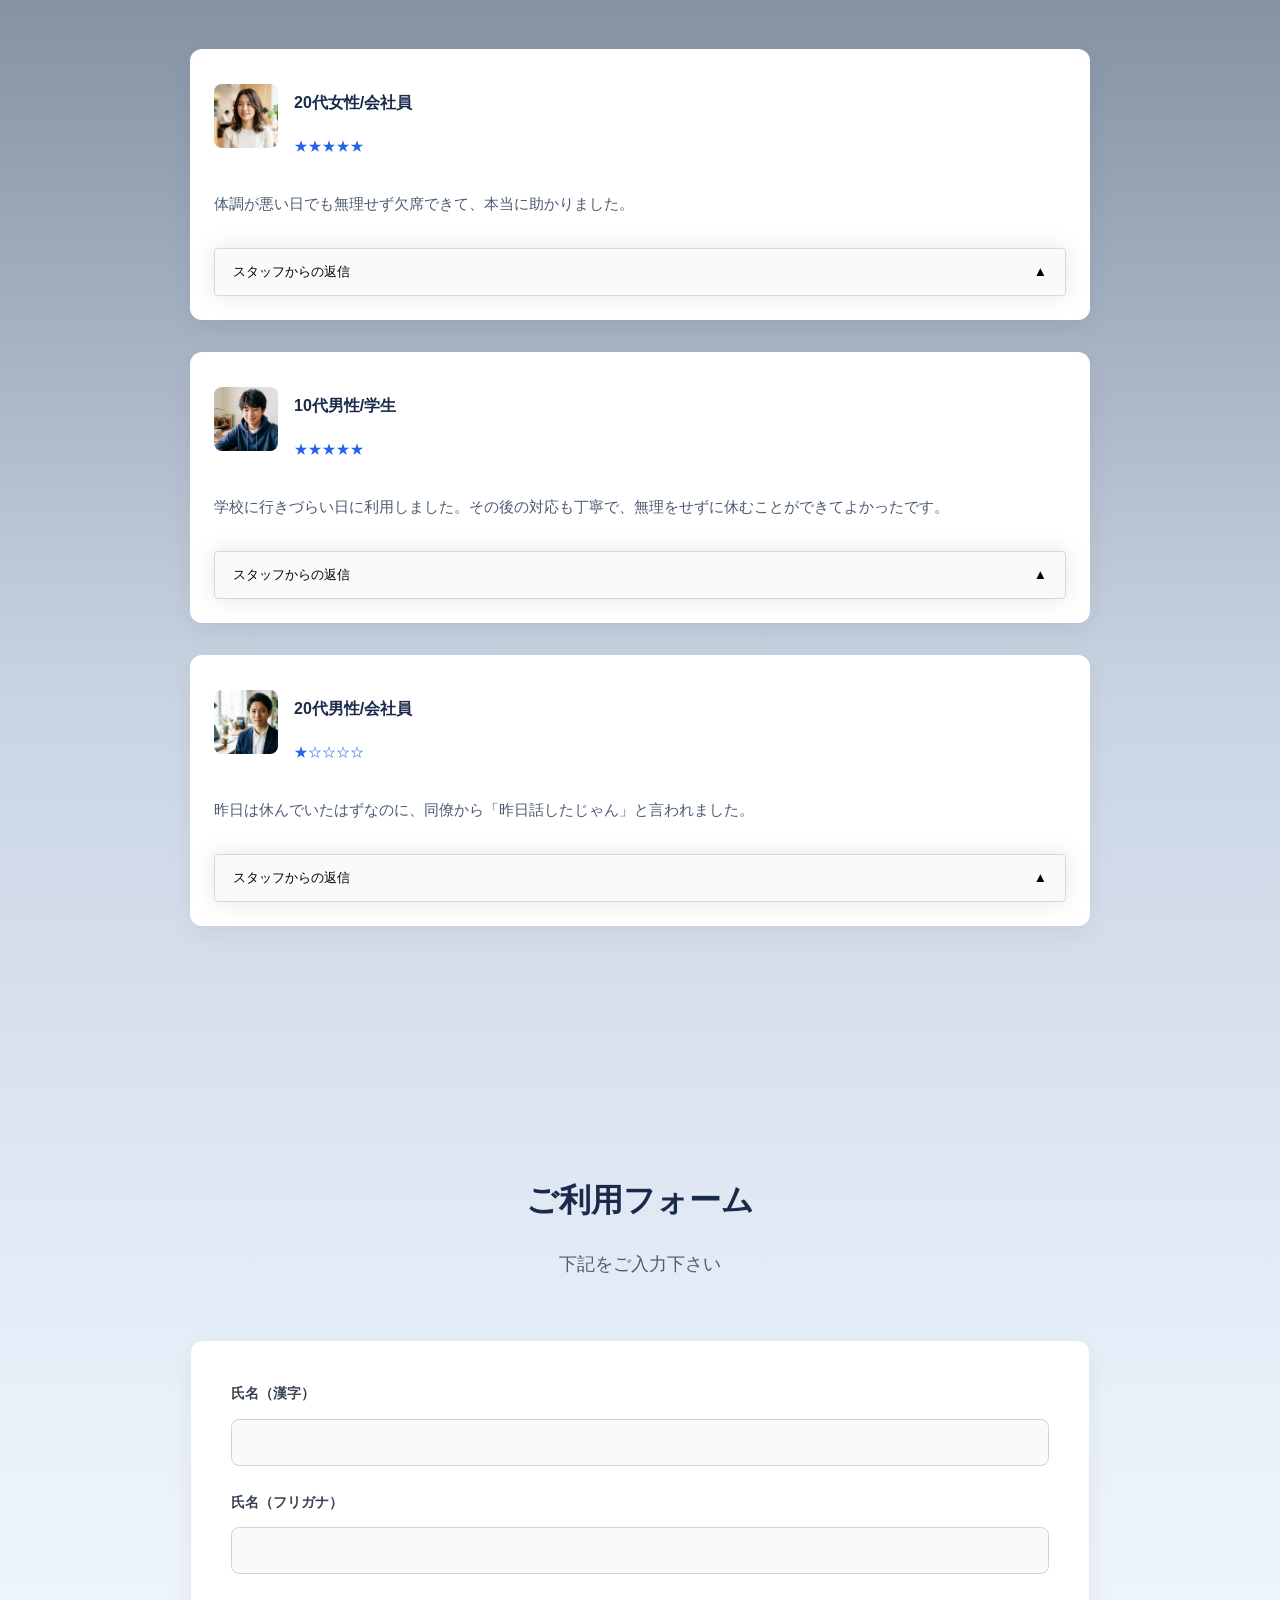
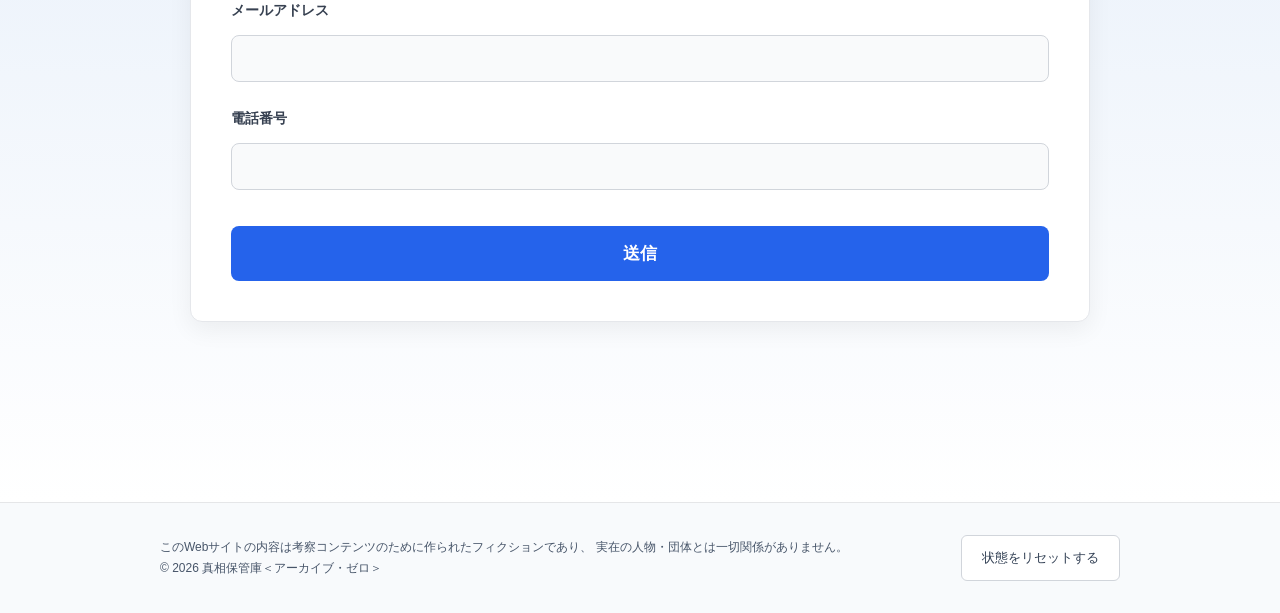
==== commit 8bf66f9e: "update" ====
--- a/index.html
+++ b/index.html
@@ -377,7 +377,7 @@
       このWebサイトの内容は考察コンテンツのために作られたフィクションであり、  
       実在の人物・団体とは一切関係がありません。  
       <br>
-      © 2026 オフライン面談支援サービス
+      © 2026 真相保管庫＜アーカイブ・ゼロ＞
     </div>
 
     <div id="resetPhase">状態をリセットする</div>
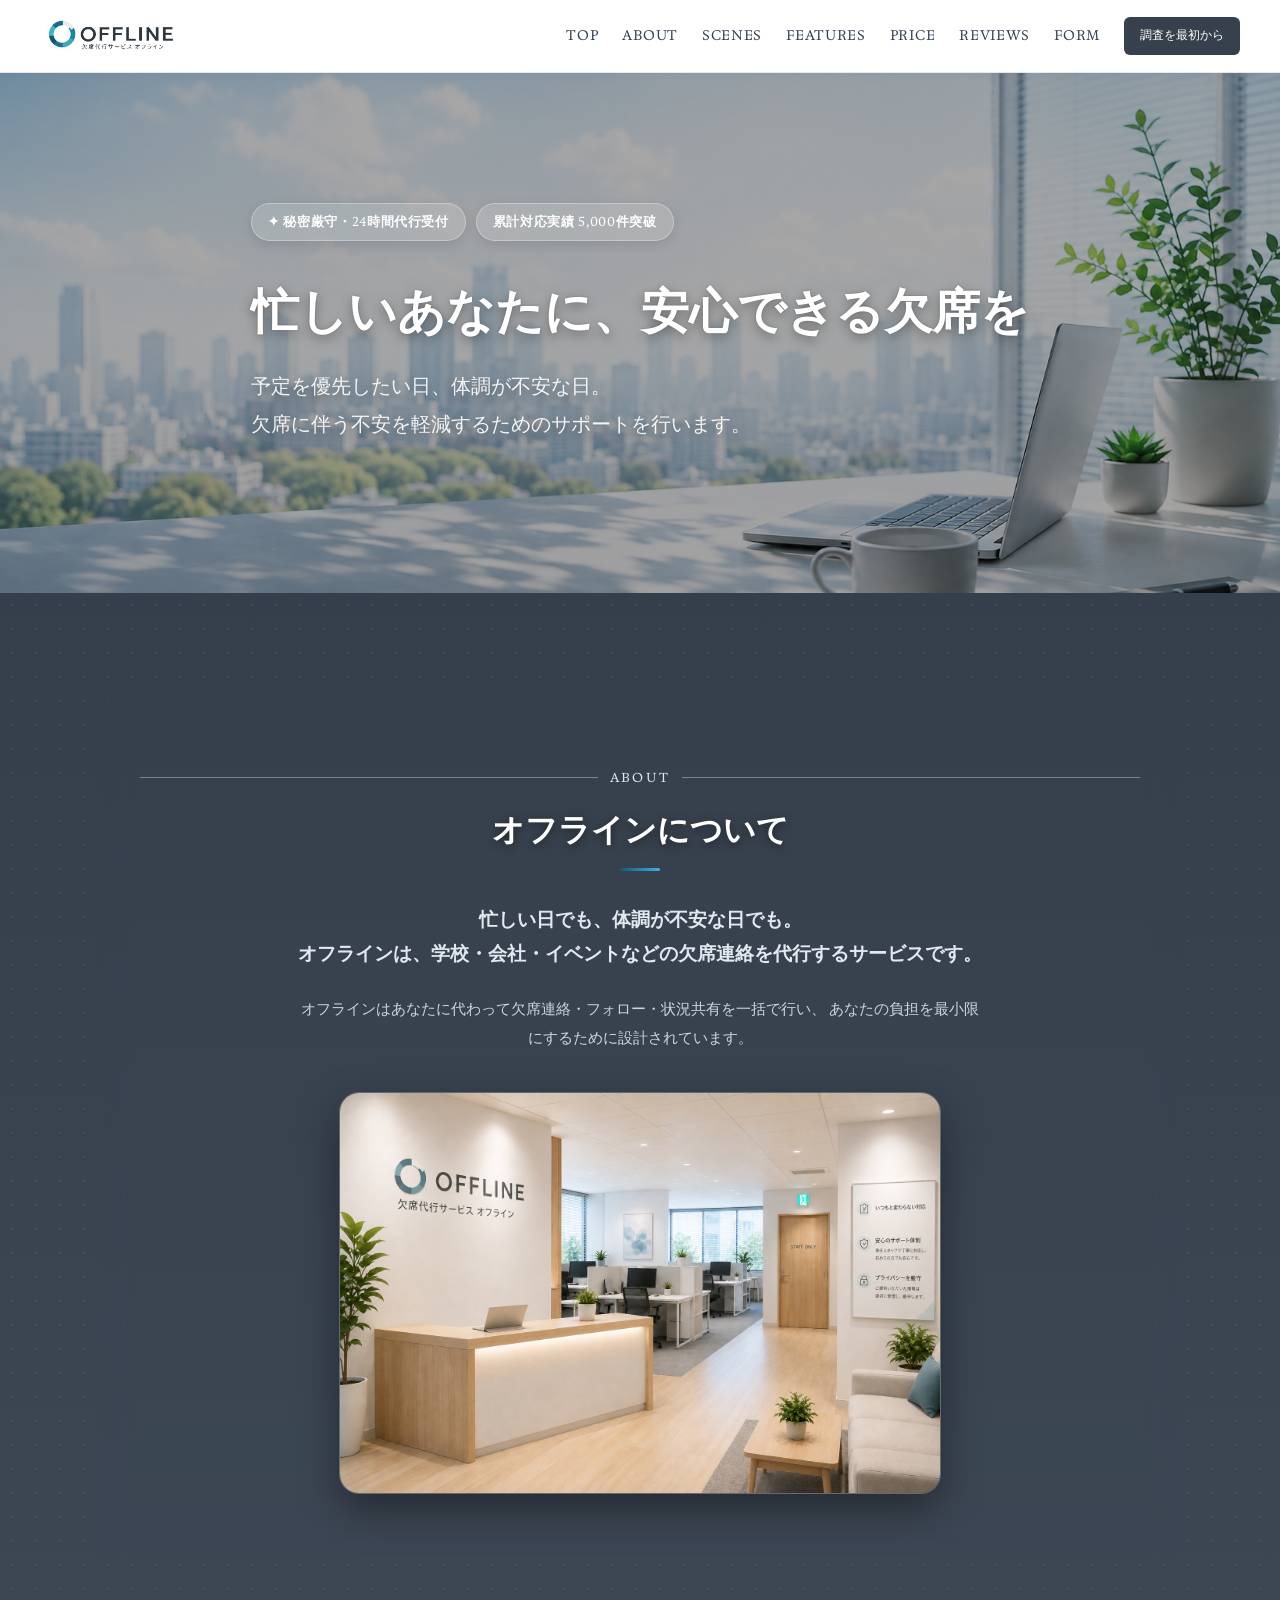
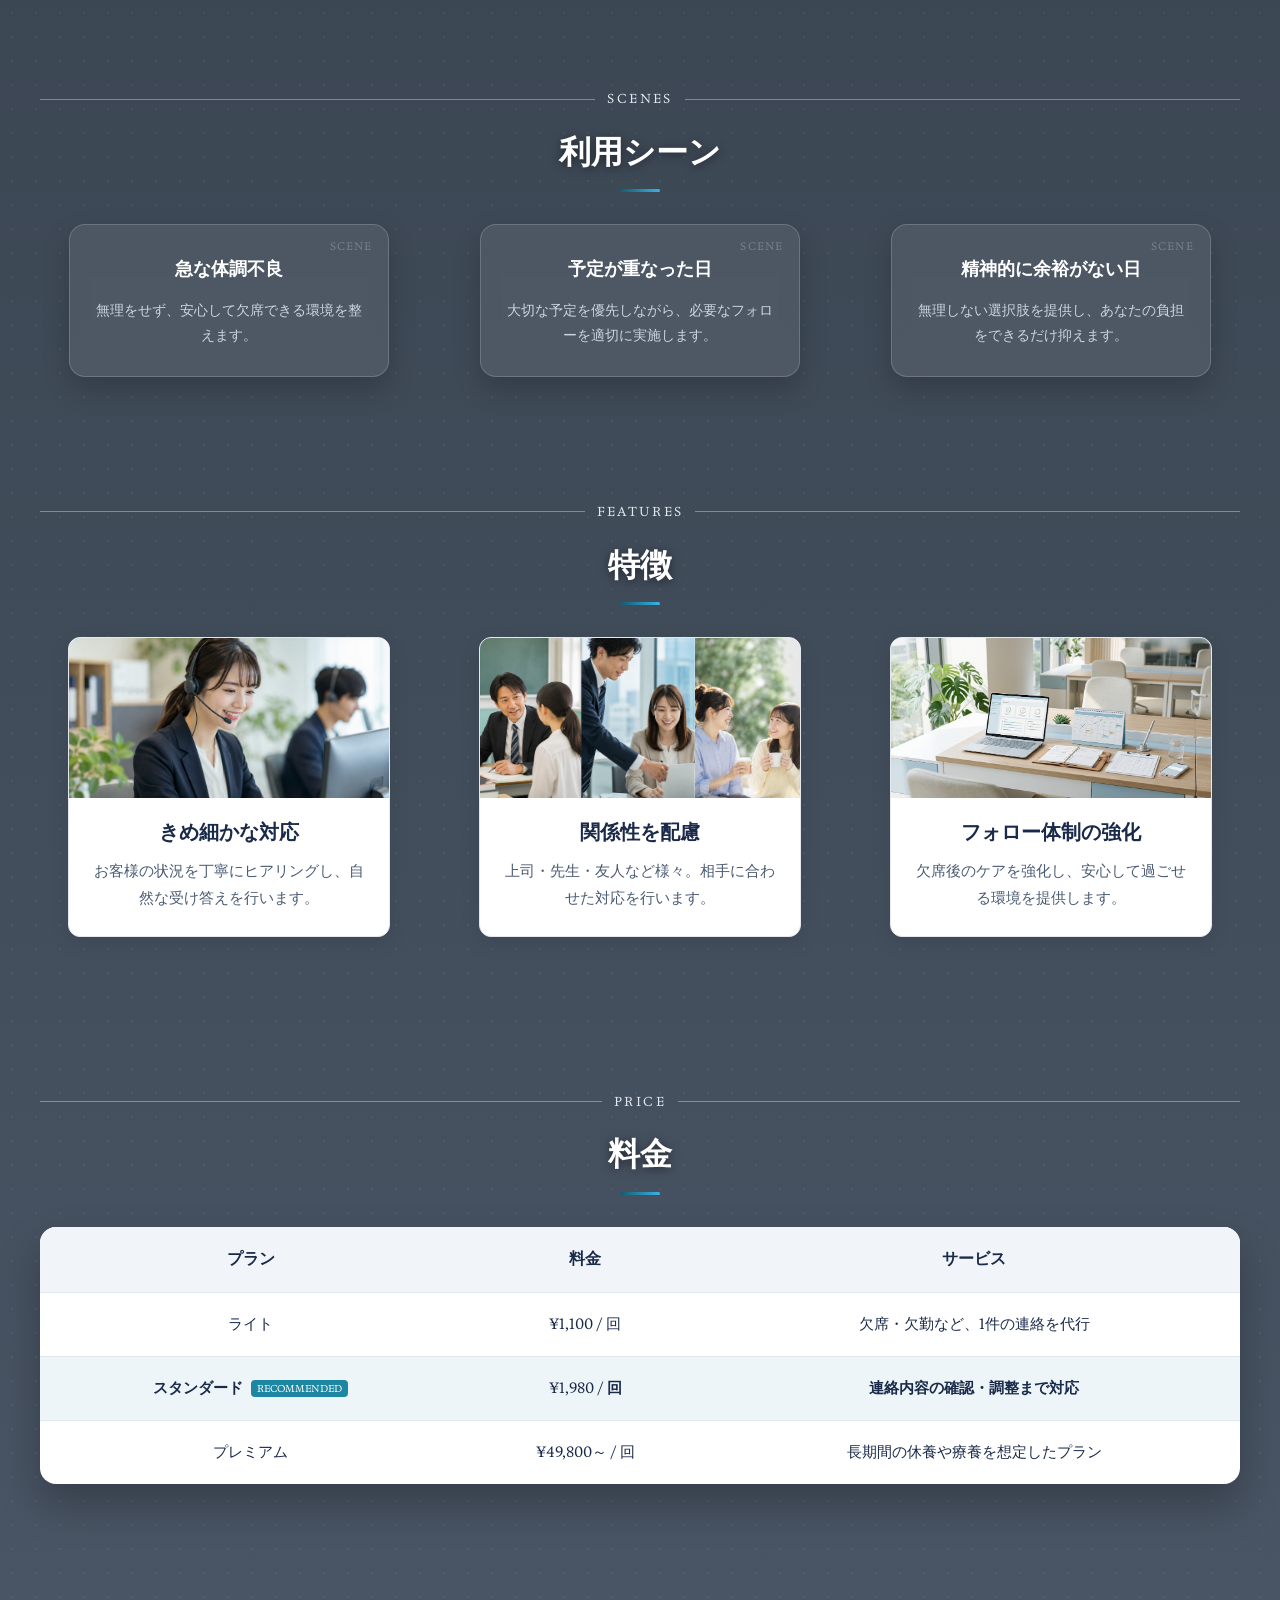
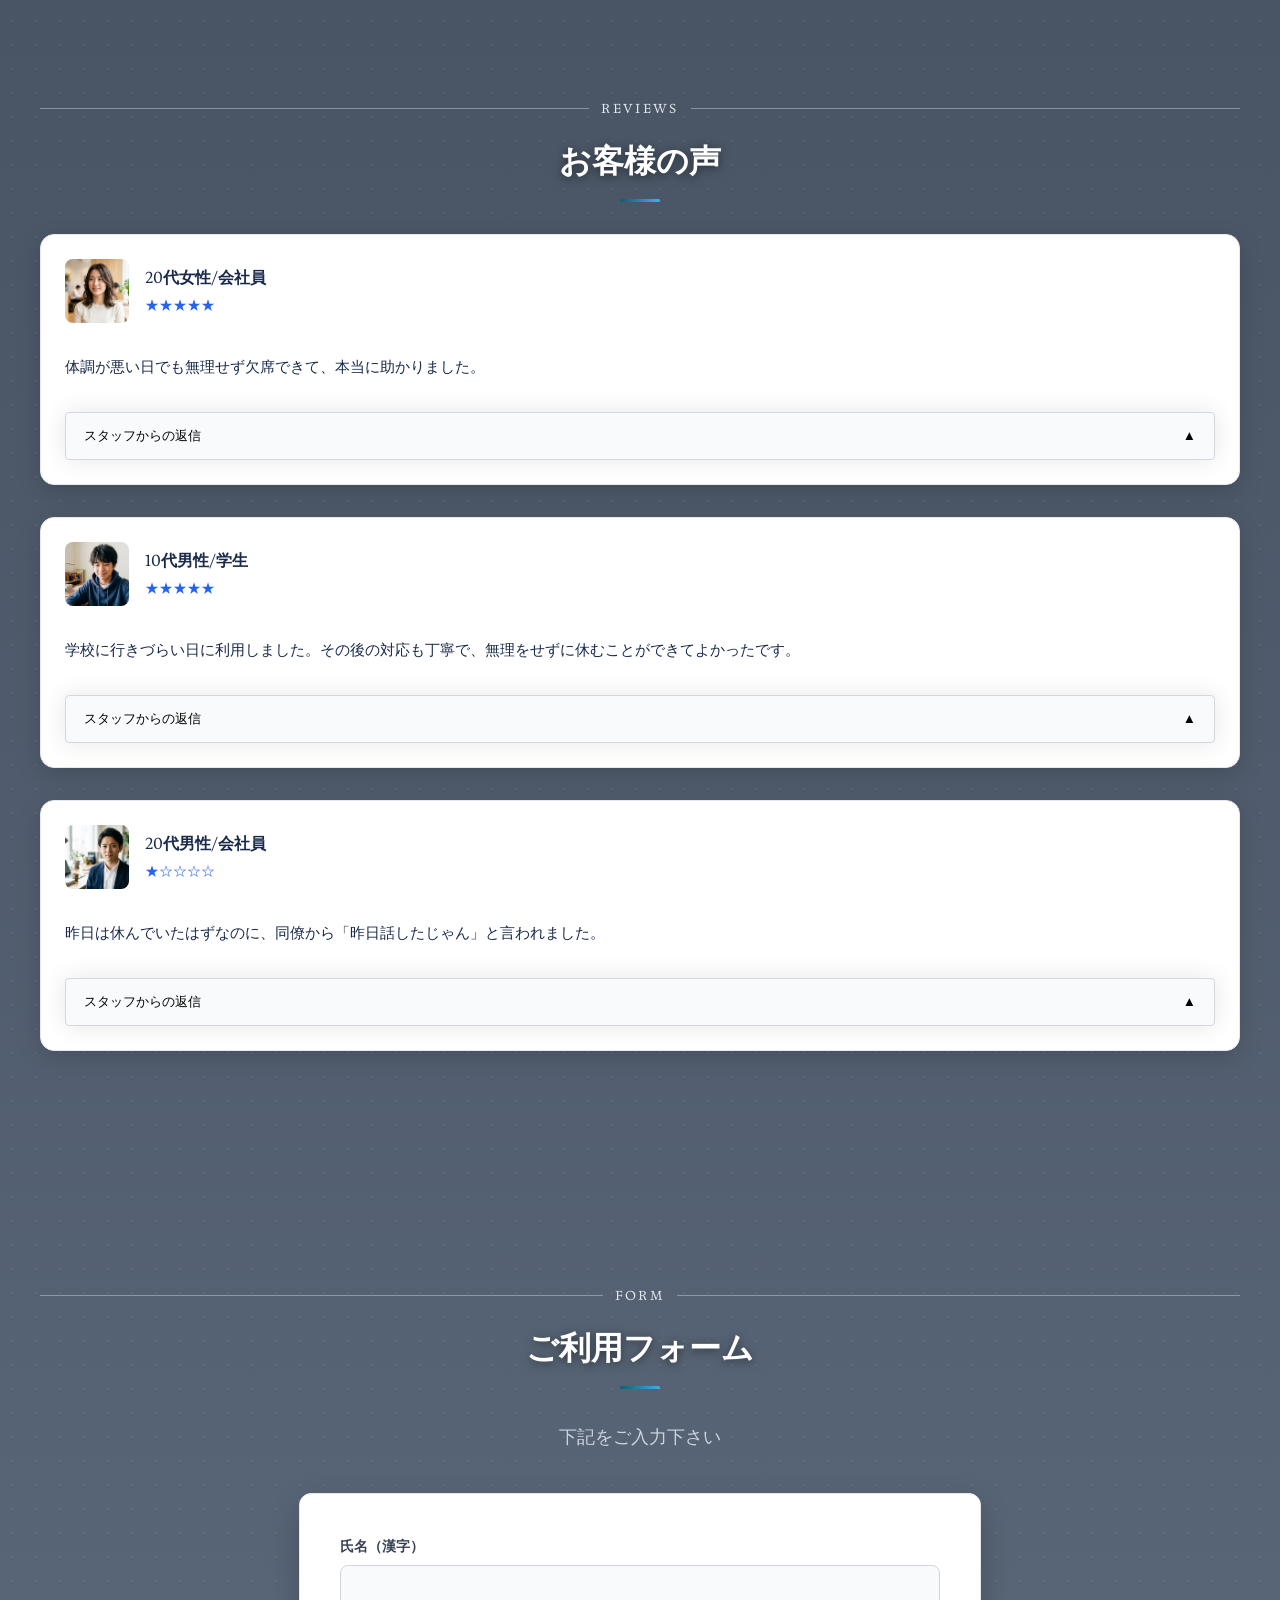
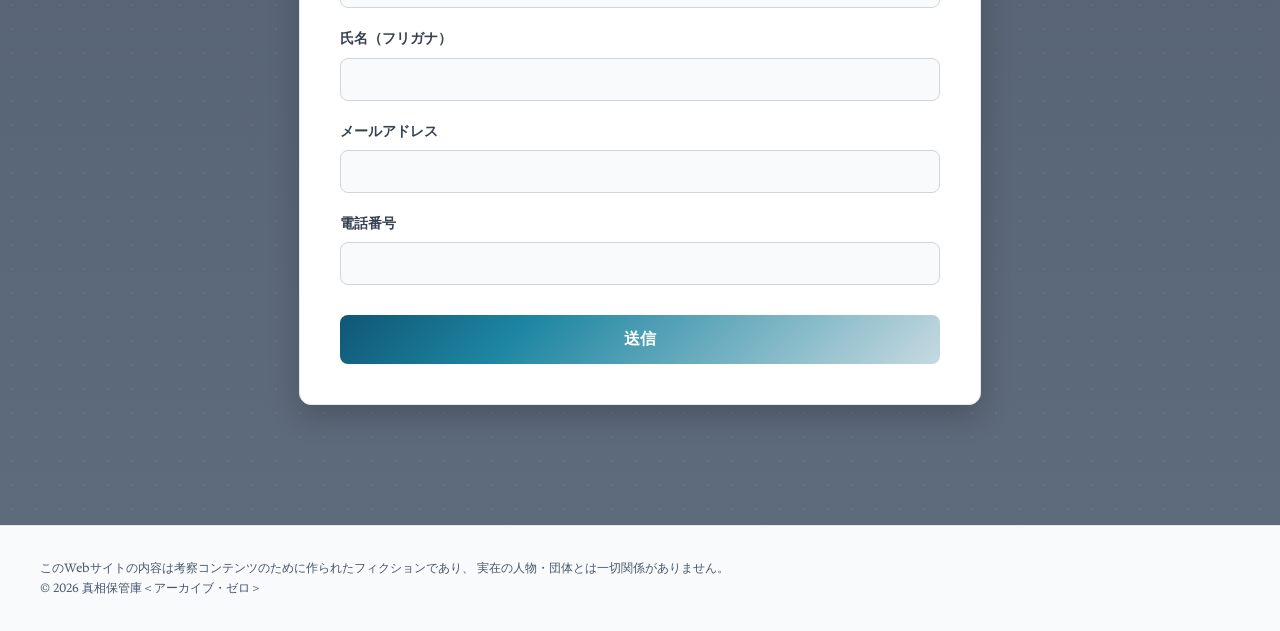
==== commit 81261ce0: "first commit" ====
--- a/index.html
+++ b/index.html
@@ -5,6 +5,7 @@
   <meta name="viewport" content="width=device-width, initial-scale=1.0">
   <title>オフライン | TOPページ</title>
   <link rel="stylesheet" href="assets/css/style.css">
+  <link href="https://fonts.googleapis.com/css2?family=Noto+Serif+JP:wght@400;600;700&family=Hedvig+Letters+Serif:wght@400;500;700&display=swap" rel="stylesheet">
 </head>
 
 <body>
@@ -12,22 +13,67 @@
   <!-- ============================
        Header
   ============================ -->
-  <header class="header">
-    <div class="header-left">
-      <img
-      src="assets/images/offline-logo.png" alt="欠席代行サービス「オフライン」" class="header-logo">
+ <header class="global-header">
+    <div class="global-header-inner">
+
+      <!-- ロゴ -->
+      <div class="gh-logo-wrap">
+        <a href="#hero" class="gh-logo-link">
+          <img src="assets/images/offline-logo.png" alt="オフライン" class="gh-logo">
+        </a>
+      </div>
+
+      <!-- PCナビ -->
+      <nav class="gh-nav">
+        <a href="#hero">TOP</a>
+        <a href="#service">ABOUT</a>
+        <a href="#scenes">SCENES</a>
+        <a href="#features">FEATURES</a>
+        <a href="#price">PRICE</a>
+        <a href="#reviews">REVIEWS</a>
+        <a href="#cta">FORM</a>
+      </nav>
+
+      <!-- 右端アクションエリア -->
+      <div class="gh-action-area">
+        <a id="resetPhase" class="gh-reset-btn">調査を最初から</a>
+
+        <!-- SPハンバーガーボタン -->
+        <button class="gh-hamburger" id="ghHamburger" aria-label="メニューを開く">
+          <span></span>
+          <span></span>
+          <span></span>
+        </button>
+      </div>
+
     </div>
 
-    <div id="staffStatus" aria-live="polite">担当スタッフ：準備中</div>
+    <!-- SPナビ（ドロップダウン） -->
+    <nav class="gh-nav-mobile" id="ghNavMobile">
+      <a href="#hero">TOP</a>
+      <a href="#service">ABOUT</a>
+      <a href="#scenes">SCENES</a>
+      <a href="#features">FEATURES</a>
+      <a href="#price">PRICE</a>
+      <a href="#reviews">REVIEWS</a>
+      <a href="#cta">FORM</a>
+    </nav>
   </header>
 
 
   <!-- ============================
        HERO
   ============================ -->
-  <section class="hero">
+  <section class="hero" id="hero">
     <div class="hero-overlay">
       <div class="hero-inner">
+        
+        <!-- ★ 追加: 信頼実績バッジ -->
+        <div class="hero-badges">
+          <span class="hero-badge">✦ 秘密厳守・24時間代行受付</span>
+          <span class="hero-badge">累計対応実績 5,000件突破</span>
+        </div>
+
         <h1>忙しいあなたに、安心できる欠席を</h1>
 
         <p class="hero-sub">
@@ -42,9 +88,9 @@
     <!-- ============================
          サービス説明
     ============================ -->
-    <section class="service">
+    <section class="service" id="service">
       <div class="service-inner">
-
+        <p class="section-en">ABOUT</p>
         <h2 class="service-title">オフラインについて</h2>
 
         <p class="service-lead">
@@ -65,12 +111,14 @@
     </section>
 
 
+
     <!-- ============================
          利用シーン
     ============================ -->
+    <section id="scenes"></section>
     <section class="scenes">
       <div class="scenes-inner">
-
+        <p class="section-en">SCENES</p>
         <h2 class="scenes-title">利用シーン</h2>
 
         <div class="scenes-grid">
@@ -99,9 +147,9 @@
     <!-- ============================
          特徴
     ============================ -->
-    <section class="features">
+    <section class="features" id="features">
       <div class="features-inner">
-
+        <p class="section-en">FEATURES</p>
         <h2 class="features-title">特徴</h2>
 
         <div class="features-grid">
@@ -133,9 +181,9 @@
     <!-- ============================
          料金
     ============================ -->
-    <section class="price">
+    <section class="price" id="price">
       <div class="price-inner">
-
+        <p class="section-en">PRICE</p>
         <h2 class="price-title">料金</h2>
 
         <table class="price-table">
@@ -168,9 +216,9 @@
     <!-- ============================
          お客様の声
     ============================ -->
-    <section class="reviews">
+    <section class="reviews" id="reviews">
       <div class="reviews-inner">
-
+        <p class="section-en">REVIEWS</p>
         <h2 class="reviews-title">お客様の声</h2>
 
         <div class="review-list">
@@ -195,9 +243,6 @@
 
             <div class="reply-body" hidden>
               <div class="staff-reply">
-                <div class="staff-reply-label">
-                  <span class="staff-icon">👤</span> スタッフ
-                </div>
                 <p>ご利用ありがとうございました。安心してお休みいただけたようで嬉しく思います。</p>
               </div>
             </div>
@@ -223,9 +268,6 @@
 
             <div class="reply-body" hidden>
               <div class="staff-reply">
-                <div class="staff-reply-label">
-                  <span class="staff-icon">👤</span> スタッフ
-                </div>
                 <p>ご利用ありがとうございました。今後も丁寧なサポートを心がけてまいります。</p>
               </div>
             </div>
@@ -240,7 +282,7 @@
               </div>
             </div>
 
-            <p class="review-text">
+            <p class="review-text anomaly-text">
               昨日は休んでいたはずなのに、同僚から「昨日話したじゃん」と言われました。
             </p>
 
@@ -251,12 +293,9 @@
 
             <div class="reply-body" hidden>
               <div class="staff-reply">
-                <div class="staff-reply-label">
-                  <span class="staff-icon">👤</span> スタッフ
-                </div>
                 <p>
                   <a href="#" id="contractAlertLink" class="contract-alert-link">
-                    ご契約内容とは異なる対応が実施された可能性があります。現在確認しております。
+                    ご契約内容とは異なる対応が実施された可能性があります。現在確認中です。
                   </a>
                 </p>
               </div>
@@ -268,123 +307,137 @@
       </div>
     </section>
 
-    <div id="phaseNotice">サイトが改変されました。</div>
+    <!-- 異常探知モーダル -->
+    <div id="phaseNotice" class="anomaly-overlay">
+      <div class="anomaly-inner">
+        <div class="anomaly-symbol">
+          <svg xmlns="http://www.w3.org/2000/svg" width="506.611" height="570.909" viewBox="0 0 506.611 570.909">
+            <path id="合体_13" data-name="合体 13" d="M911.769-67.432v-448.2L972.611-576V-5.091ZM466-576l60.841,60.372v448.2L466-5.091ZM830.31-133.107v-54.061c0-34.284,24.6-51.425,24.6-93.62s-24.6-59.337-24.6-93.62v-58.018l66.019-64.611V-69.815ZM542.282-497.037,608.3-432.427v58.018c0,34.284-24.6,51.425-24.6,93.62s24.6,59.337,24.6,93.62v54.061L542.282-69.815Zm79.936,216.413c55.664-15.534,88.027-51.779,97.088-103.557,9.061,51.779,41.424,88.024,97.088,103.557-55.664,15.535-88.027,51.78-97.088,103.558C710.244-228.845,677.882-265.09,622.218-280.624Z" transform="translate(-466 576)" fill="#fff"/>
+          </svg>
+        </div>
+        <p class="anomaly-text">
+          異常を<span class="anomaly-highlight">探知</span>しました
+        </p>
+      </div>
+    </div>
 
     <!-- ============================
          CTA
     ============================ -->
-<section class="cta">
-  <div class="cta-inner">
-
-    <h2 class="cta-title">ご利用フォーム</h2>
-    <p class="cta-lead">下記をご入力下さい</p>
-
-    <div class="form-section">
-      <form id="mainForm">
-
-        <!-- 氏名（漢字） -->
-        <div class="form-field">
-          <label>氏名（漢字）</label>
-          <input type="text">
-        </div>
-
-        <!-- 氏名（フリガナ） -->
-        <div class="form-field">
-          <label>氏名（フリガナ）</label>
-          <input type="text">
-        </div>
-
-        <!-- メールアドレス -->
-        <div class="form-field">
-          <label>メールアドレス</label>
-          <input type="email">
-        </div>
-
-        <!-- 電話番号 -->
-        <div class="form-field">
-          <label>電話番号</label>
-          <input type="tel">
-        </div>
-
-        <!-- PHASE3 追加項目 -->
-        <div id="phase3Fields" class="phase3-hidden">
-
-          <div class="form-field">
-            <label>普段の話し方</label>
-            <input type="text">
-          </div>
-
-          <div class="form-field">
-            <label>よく使う言葉</label>
-            <input type="text">
-          </div>
-
-          <div class="form-field">
-            <label>仲の良い人</label>
-            <input type="text">
-          </div>
-
-          <div class="form-field">
-            <label>最近あった出来事</label>
-            <input type="text">
-          </div>
-
-          <div class="form-field">
-            <label>休日の過ごし方</label>
-            <input type="text">
-          </div>
-
-        </div>
-
-        <button type="submit">送信</button>
-
-      </form>
+    <section class="cta" id="cta">
+      <div class="cta-inner">
+        <p class="section-en">FORM</p>
+        <h2 class="cta-title">ご利用フォーム</h2>
+        <p class="cta-lead">下記をご入力下さい</p>
+
+        <div class="form-section">
+          <form id="mainForm">
+
+            <!-- 氏名（漢字） -->
+            <div class="form-field">
+              <label>氏名（漢字）</label>
+              <input type="text" required>
+            </div>
+
+            <!-- 氏名（フリガナ） -->
+            <div class="form-field">
+              <label>氏名（フリガナ）</label>
+              <input type="text" required>
+            </div>
+
+            <!-- メールアドレス -->
+            <div class="form-field">
+              <label>メールアドレス</label>
+              <input type="email" required>
+            </div>
+
+            <!-- 電話番号 -->
+            <div class="form-field">
+              <label>電話番号</label>
+              <input type="tel" required>
+            </div>
+
+            <!-- PHASE3 追加項目 -->
+            <div id="phase3Fields" class="phase3-hidden">
+
+              <div class="form-field">
+                <label>普段の話し方</label>
+                <input type="text" required>
+              </div>
+
+              <div class="form-field">
+                <label>よく使う言葉</label>
+                <input type="text" required>
+              </div>
+
+              <div class="form-field">
+                <label>仲の良い人</label>
+                <input type="text" required>
+              </div>
+
+              <div class="form-field">
+                <label>最近あった出来事</label>
+                <input type="text" required>
+              </div>
+
+              <div class="form-field">
+                <label>休日の過ごし方</label>
+                <input type="text" required>
+              </div>
+
+            </div>
+
+            <button type="submit">送信</button>
+
+          </form>
+        </div>
+
+      </div>
+    </section>
+
+    <!-- 解析演出用オーバーレイ -->
+    <div id="analysisOverlay" class="analysis-overlay" style="display:none;">
+      <div class="analysis-scanline"></div>
+      <div class="analysis-window">
+        <p id="analysisText"></p>
+      </div>
     </div>
 
+  </div> <!-- ★ content-gradient の閉じタグ -->
+
+
+  <!-- 右下共有ボタン -->
+  <div id="floatingShare" class="floating-share-card">
+    <p class="floating-share-text">
+      担当スタッフが稼働しております。<br>
+      このサービスを必要としている方へ共有しませんか？
+    </p>
+
+    <a
+      href="https://twitter.com/intent/tweet"
+      target="_blank"
+      class="floating-share-button"
+    >
+      調査を報告
+    </a>
   </div>
-</section>
-
-<div id="analysisOverlay" class="analysis-overlay" style="display:none;">
-  <div class="analysis-scanline"></div>
-  <div class="analysis-window">
-
-    <!-- ログを積み上げる場所 -->
-    <p id="analysisText"></p>
-
-  </div>
-</div>
-
-  </div> <!-- ★ content-gradient の閉じタグ -->
-
-
-<div id="floatingShare" class="floating-share">
-  <a
-    href="https://twitter.com/intent/tweet?"
-    target="_blank" class="share-button">
-    担当スタッフが稼働しております。このサービスを必要としている方へXで共有してみませんか？
-  </a>
-</div>
-
-
 
 
   <!-- ============================
        Footer
   ============================ -->
-<footer>
-  <div class="footer-inner">
-    <div class="footer-left">
-      このWebサイトの内容は考察コンテンツのために作られたフィクションであり、  
-      実在の人物・団体とは一切関係がありません。  
-      <br>
-      © 2026 真相保管庫＜アーカイブ・ゼロ＞
+  <footer>
+    <div class="footer-inner">
+      <div class="footer-left">
+        このWebサイトの内容は考察コンテンツのために作られたフィクションであり、  
+        実在の人物・団体とは一切関係がありません。  
+        <br>
+        © 2026 真相保管庫＜アーカイブ・ゼロ＞
+      </div>
     </div>
-
-    <div id="resetPhase">状態をリセットする</div>
-  </div>
-</footer>
+  </footer>
 
   <script src="assets/js/script.js"></script>
 
 </body>
-</html>
+</html>
--- a/assets/css/style.css
+++ b/assets/css/style.css
@@ -1,327 +1,515 @@
 /* =========================================================
-   基本設定（フォント・背景・文字色）
+   1. 基本設定（フォント・ダーク統一背景）
 ========================================================= */
 body {
-  font-family: "Noto Sans JP", sans-serif;
-  background: #f5f7fb;
-  color: #1a2a4a;
+  font-family: "Noto Serif Japanese", "Hedvig Letters Serif", serif;
+  background-color: #1e293b !important; /* 予備背景も深みのあるネイビーで統一 */
+  color: #f8fafc;
   margin: 0;
   line-height: 1.8;
 }
 
-/* セクション共通設定 */
 section {
   width: 100%;
   box-sizing: border-box;
 }
 
+/* ★修正：途中で白くならず、上から下まで深みのあるダークグラデーション */
 .content-gradient {
-  background: linear-gradient(
-    180deg,
-    #333D49 0%,     /* 起点：青みダークグレー */
-    #3F4A57 20%,    /* 少し明るい青グレー */
-    #556579 45%,    /* 壁の明るい部分に近い青 */
-    #C9D4E3 70%,    /* 画像の光が当たる淡いブルー */
-    #E8F0FA 85%,    /* さらに明るいブルー（窓の光） */
-    #FFFFFF 100%    /* カードと自然に接続する白 */
-  );
-}
-
-
+  width: 100%;
+  min-height: 100vh;
+  /* ドット模様とグラデーションを正しく重ね合わせる指定 */
+  background-image: 
+    radial-gradient(rgba(255, 255, 255, 0.05) 1px, transparent 0),
+    linear-gradient(
+      180deg,
+      #353F4B 0%,     /* 上部：淡いネイビーグレー */
+      #414C5A 35%,    /* 中間：深いネイビー */
+      #4F5B6C 70%,    /* 下部：ダークトーン */
+      #5E6B7C 100%    /* 最下部：ほぼ黒のネイビー */
+    ) !important;
+  background-size: 24px 24px, 100% 100% !important;
+  background-repeat: repeat, no-repeat !important;
+  position: relative;
+}
+
+/* 各セクションの背景を透過させてグラデーションを見せる */
 .service,
 .scenes,
 .features,
 .price,
 .reviews,
 .cta {
-  background: transparent;
-}
-
-/* =========================================================
-   Header
-========================================================= */
-.header {
+  background: transparent !important;
+}
+
+.service-inner,
+.scenes-inner,
+.features-inner,
+.price-inner,
+.reviews-inner,
+.cta-inner,
+.footer-inner {
+  max-width: 1200px;
+  margin: 0 auto;
+  padding: 0 24px;
+}
+
+/* =========================================================
+   2. ヘッダー・ナビゲーション（レスポンシブ対応）
+========================================================= */
+.global-header {
   width: 100%;
   background: #ffffff;
   border-bottom: 1px solid #e5e8ef;
-  padding: 12px 32px;
-
-  display: flex;
-  align-items: center;
-  justify-content: space-between;
-  gap: 24px;
-
-  box-sizing: border-box;
   position: sticky;
   top: 0;
   z-index: 1000;
-}
-
-/* 左ブロック（ロゴ＋サブコピー） */
-.header-left {
-  display: flex;
-  flex-direction: column;
-  gap: 4px;
-
-  min-width: 180px;
-  flex-shrink: 0;
-}
-
-.logo {
-  font-size: 20px;
-  font-weight: 700;
-  color: #1a2a4a;
+  box-shadow: 0 2px 10px rgba(0, 0, 0, 0.03);
+}
+
+.global-header-inner {
+  max-width: 1200px;
+  margin: 0 auto;
+  padding: 12px 24px;
+  display: flex;
+  align-items: center;
+  justify-content: space-between;
+}
+
+.gh-logo {
+  height: 48px;
+  width: auto;
+  display: block;
+}
+
+.gh-action-area {
+  display: flex;
+  align-items: center;
+  gap: 16px;
+}
+
+/* リセットボタン */
+.gh-reset-btn {
+  padding: 8px 16px;
+  background: #37414d;
+  border-radius: 6px;
+  color: #ffffff !important;
+  font-size: 12px;
+  font-weight: 500;
+  text-decoration: none;
+  cursor: pointer;
   white-space: nowrap;
-}
-
-.subcopy {
-  font-size: 13px;
-  color: #6b7280;
-  white-space: nowrap;
-}
-
-/* 右側ステータス（右端固定） */
-#staffStatus {
+  transition: background 0.25s ease;
+}
+
+.gh-reset-btn:hover {
+  background: #1f2937;
+}
+
+/* PCナビゲーション */
+.gh-nav {
+  display: flex;
+  align-items: center;
+  gap: 24px;
+  margin-left: auto;
+  margin-right: 24px;
+}
+
+.gh-nav a {
+  color: #334155;
+  text-decoration: none;
   font-size: 14px;
   font-weight: 600;
-  color: #1a2a4a;
-  white-space: nowrap;
-
-  flex-shrink: 0;
-  margin-left: auto;
-}
-
-/* 左側：ロゴ */
-.header-left {
-  display: flex;
-  align-items: center;
-  flex-shrink: 0;
-  min-width: 0;
-}
-
-
-/* ロゴ画像 */
-.header-logo {
-  display: block;
-  width: 200px;
-  height: auto;
-  max-height: none;
-  object-fit: contain;
-}
-
-/* =========================================================
-   SP（768px以下）
-========================================================= */
-@media (max-width: 768px) {
-  .header {
-    flex-direction: row;      /* ← 縦並びにしない */
-    align-items: center;      /* ← 高さ揃え */
-    justify-content: space-between; /* ← 左右に配置 */
-    padding: 12px 20px;       /* ← スマホ用に少しコンパクト */
-    gap: 12px;                /* ← 詰める */
-  }
-
-  .header-left {
-    flex-direction: row;      /* ← ロゴ＋サブコピーを横並びに */
-    align-items: center;
-    gap: 8px;
-  }
-
-  #staffStatus {
-    margin-left: 0;           /* ← 左右配置なので不要 */
-    margin-top: 0;
-    white-space: nowrap;      /* ← 折り返し防止 */
-  }
-}
-
-/* =========================================================
-   HERO
-========================================================= */
-
+  letter-spacing: 0.05em;
+  transition: color 0.25s ease;
+}
+
+.gh-nav a:hover {
+  color: #1d86a2;
+}
+
+/* PC時はハンバーガーボタンとスマホ用メニューを非表示 */
+.gh-hamburger,
+.gh-nav-mobile {
+  display: none;
+}
+
+/* スマホ表示 (768px 以下) */
+@media screen and (max-width: 768px) {
+  .global-header-inner {
+    padding: 10px 16px;
+  }
+
+  .gh-logo {
+    height: 32px;
+  }
+
+  .gh-nav {
+    display: none;
+  }
+
+  .gh-hamburger {
+    display: flex;
+    flex-direction: column;
+    justify-content: space-between;
+    width: 28px;
+    height: 20px;
+    background: transparent;
+    border: none;
+    padding: 0;
+    cursor: pointer;
+    z-index: 1001;
+  }
+
+  .gh-hamburger span {
+    display: block;
+    width: 100%;
+    height: 3px;
+    background-color: #1a2a4a;
+    border-radius: 2px;
+    transition: all 0.3s ease;
+  }
+
+  .gh-nav-mobile {
+    display: flex;
+    flex-direction: column;
+    position: absolute;
+    top: 100%;
+    left: 0;
+    width: 100%;
+    background: #ffffff;
+    border-bottom: 1px solid #e5e8ef;
+    box-shadow: 0 10px 15px -3px rgba(0, 0, 0, 0.1);
+    opacity: 0;
+    visibility: hidden;
+    transform: translateY(-10px);
+    transition: all 0.3s ease;
+    z-index: 999;
+  }
+
+  .gh-nav-mobile.is-open {
+    opacity: 1;
+    visibility: visible;
+    transform: translateY(0);
+  }
+
+  .gh-nav-mobile a {
+    padding: 14px 24px;
+    color: #334155;
+    text-decoration: none;
+    font-size: 14px;
+    font-weight: 600;
+    border-top: 1px solid #f1f5f9;
+  }
+}
+
+/* =========================================================
+   3. HERO セクション ＆ バッジ装飾
+========================================================= */
 .hero {
   width: 100%;
-  height: 520px; /* ★高さは自由に調整可能 */
-  background-image: url("../images/hero.png"); /* ★あなたの画像パス */
-  background-size: cover;       /* ★全面に広げる */
-  background-position: center;  /* ★中央に配置 */
+  height: 520px;
+  background-image: url("../images/hero.png");
+  background-size: cover;
+  background-position: center;
   background-repeat: no-repeat;
   position: relative;
 }
 
-/* 黒の薄いオーバーレイ（高級感UP） */
 .hero-overlay {
   width: 100%;
   height: 100%;
-  background: rgba(0,0,0,0.35); /* ★濃さは調整可能 */
+  background: rgba(0, 0, 0, 0.35);
   display: flex;
   align-items: center;
 }
 
-/* テキストを中央寄せにする */
 .hero-inner {
   max-width: 900px;
   margin: 0 auto;
   padding: 0 32px;
-  color: #ffffff; /* ★白文字に変更 */
-}
-
-/* ラベル */
-.hero-label {
-  font-size: 14px;
-  letter-spacing: 0.16em;
-  margin-bottom: 12px;
-  opacity: 0.9;
-}
-
-/* 見出し */
+  color: #ffffff;
+}
+
+/* HERO信頼バッジ（あしらい） */
+.hero-badges {
+  display: flex;
+  flex-wrap: wrap;
+  gap: 10px;
+  margin-bottom: 20px;
+}
+
+.hero-badge {
+  display: inline-flex;
+  align-items: center;
+  background: rgba(255, 255, 255, 0.15);
+  backdrop-filter: blur(8px);
+  -webkit-backdrop-filter: blur(8px);
+  border: 1px solid rgba(255, 255, 255, 0.3);
+  padding: 6px 16px;
+  border-radius: 20px;
+  font-size: 13px;
+  font-weight: 600;
+  letter-spacing: 0.05em;
+  color: #ffffff;
+  box-shadow: 0 4px 12px rgba(0, 0, 0, 0.1);
+}
+
 .hero-inner h1 {
   font-size: 48px;
   font-weight: 800;
   line-height: 1.3;
   margin-bottom: 24px;
   position: relative;
-}
-
-.hero-inner h1,
-.hero-inner .hero-sub {
-  text-shadow:
-    0 4px 12px rgba(0,0,0,0.35),
-    0 0 2px rgba(0,0,0,0.25);
-}
-
-/* 下線（白に変更） */
-.hero-inner h1::after {
-  content: "";
-  position: absolute;
-  left: 0;
-  bottom: -10px;
-  width: 90px;
-  height: 4px;
-  background: #ffffff;
-  border-radius: 3px;
-}
-
-/* サブテキスト */
+  text-shadow: 0 4px 12px rgba(0,0,0,0.35), 0 0 2px rgba(0,0,0,0.25);
+}
+
 .hero-sub {
   font-size: 20px;
   line-height: 1.9;
   opacity: 0.9;
   max-width: 560px;
-}
-
-/* =========================================================
-   サービス説明
-========================================================= */
-.service {
-  padding: 100px 0;
-  text-align: center;
-  background: transparent;  /* ★背景色を追加（特徴と同系統） */
-  border-top: 1px solid #e5e8ef; /* ★HEROとの境界を自然に */
-}
-
-.service-inner {
-  max-width: 900px;
-  margin: 0 auto;
-  padding: 0 24px;
-}
-
-/* 見出し */
-.service-title {
+  text-shadow: 0 4px 12px rgba(0,0,0,0.35);
+}
+
+/* =========================================================
+   4. セクション共通見出し（あしらい線追加）
+========================================================= */
+.section-en {
+  font-size: 13px;
+  font-weight: 700;
+  letter-spacing: 0.18em;
+  color: #e2e8f0 !important;
+  text-transform: uppercase;
+  display: flex;
+  align-items: center;
+  justify-content: center;
+  gap: 12px;
+  margin-bottom: 12px;
+}
+
+.section-en::before,
+.section-en::after {
+  content: "";
+  flex: 1;
+  height: 1px;
+  background: #e2e8f0 !important;
+  opacity: 0.4;
+}
+
+.service-title,
+.scenes-title,
+.features-title,
+.price-title,
+.reviews-title,
+.cta-title {
+  position: relative;
+  display: block;             /* inline-block から block に変更 */
+  width: fit-content;         /* 文字幅に合わせる */
+  margin: 0 auto 32px;        /* 上 0 / 左右 自動（中央揃え）/ 下 32px */
+  padding-bottom: 12px;
   font-size: 32px;
   font-weight: 700;
-  color: #DEEAFF;
-  margin-bottom: 24px;
-  padding-bottom: 12px;
-  position: relative;
-  display: inline-block;
-}
-
-/* 見出し下のライン（控えめ） */
-.service-title::after {
+  color: #ffffff !important;
+  text-shadow: 0 2px 10px rgba(0, 0, 0, 0.5) !important;
+  text-align: center;
+}
+
+/* 見出し下のグラデーション装飾線 */
+.service-title::after,
+.scenes-title::after,
+.features-title::after,
+.price-title::after,
+.reviews-title::after,
+.cta-title::after {
   content: "";
   position: absolute;
+  bottom: 0;
   left: 50%;
   transform: translateX(-50%);
-  bottom: 0;
-  width: 48px;
+  width: 40px;
   height: 3px;
-  background: #DEEAFF;
-  border-radius: 3px;
-}
-
-/* リード文 */
+  background: linear-gradient(90deg, #145a6d, #39b3e7);
+  border-radius: 2px;
+}
+
+/* =========================================================
+   5. ABOUT（サービス説明）＆ 数値実績エリア
+========================================================= */
+.service {
+  padding: 100px 0 60px;
+  text-align: center;
+}
+
+.service-inner {
+  backdrop-filter: blur(12px);
+  -webkit-backdrop-filter: blur(12px);
+  padding: 60px 40px !important;
+  max-width: 1000px !important;
+  margin: 0 auto;
+}
+
 .service-lead {
-  font-size: 18px;
-  color: #A1B2CD;
-  margin-bottom: 20px;
-}
-
-/* 本文 */
+  font-size: 19px;
+  color: #e2e8f0 !important;
+  font-weight: 600;
+  margin-bottom: 24px;
+  line-height: 1.8;
+}
+
 .service-body {
-  font-size: 16px;
-  color: #A1B2CD;
-  max-width: 640px;
+  font-size: 15px;
+  color: #cbd5e1 !important;
+  max-width: 680px;
   margin: 0 auto 40px;
-}
-
-/* 画像 */
+  line-height: 1.9;
+}
+
 .service-img img {
   width: 100%;
   max-width: 600px;
   border-radius: 20px;
   display: block;
   margin: 0 auto;
-  box-shadow: 0 12px 32px rgba(15, 23, 42, 0.10);
-}
-
-/* =========================================================
-   利用シーン（画像なしカード）
-========================================================= */
-
-/* 利用シーン（画像なしカード） */
+  border: 1px solid rgba(255, 255, 255, 0.2);
+  box-shadow: 0 16px 40px rgba(0, 0, 0, 0.4);
+}
+
+/* ★修正：数値実績カウンター（暗い背景で浮き上がるカード） */
+.stats-container {
+  display: flex;
+  justify-content: center;
+  gap: 24px;
+  margin-top: 48px;
+  flex-wrap: wrap;
+}
+
+.stat-card {
+  background: rgba(255, 255, 255, 0.07) !important;
+  backdrop-filter: blur(10px);
+  -webkit-backdrop-filter: blur(10px);
+  border: 1px solid rgba(255, 255, 255, 0.15) !important;
+  border-radius: 16px;
+  padding: 24px 32px;
+  min-width: 160px;
+  text-align: center;
+  box-shadow: 0 10px 30px rgba(0, 0, 0, 0.25) !important;
+  transition: all 0.3s ease;
+}
+
+.stat-card:hover {
+  transform: translateY(-4px);
+  background: rgba(255, 255, 255, 0.12) !important;
+  border-color: #38bdf8 !important;
+}
+
+.stat-number {
+  font-size: 38px;
+  font-weight: 800;
+  color: #ffffff !important;
+  text-shadow: 0 0 12px rgba(56, 189, 248, 0.4);
+  line-height: 1;
+  margin-bottom: 8px;
+  font-family: "Segoe UI", Roboto, sans-serif;
+}
+
+.stat-unit {
+  font-size: 18px;
+  font-weight: 700;
+  margin-left: 2px;
+  color: #38bdf8 !important;
+}
+
+.stat-label {
+  font-size: 13px;
+  color: #94a3b8 !important;
+  font-weight: 600;
+  letter-spacing: 0.08em;
+}
+
+/* =========================================================
+   6. SCENES ＆ FEATURES カード
+========================================================= */
+.scenes { padding: 60px 0 30px; }
+.features { padding: 80px 0 40px; }
+
+.scenes-grid,
+.features-grid {
+  display: flex;
+  gap: 32px;
+  justify-content: center;
+  align-items: flex-start;
+}
+
+/* ★修正：利用シーンカード（ダーク調背景で白文字がはっきり読める） */
 .scene-item {
+  position: relative;
+  width: 100%;
+  max-width: 270px;
+  background: rgba(255, 255, 255, 0.08) !important;
+  backdrop-filter: blur(8px);
+  -webkit-backdrop-filter: blur(8px);
+  border-radius: 16px;
+  padding: 28px 24px;
+  box-shadow: 0 12px 28px rgba(0, 0, 0, 0.2) !important;
+  border: 1px solid rgba(255, 255, 255, 0.18) !important;
+  transition: all 0.3s cubic-bezier(0.25, 0.8, 0.25, 1);
+  text-align: center;
+  margin: 0 auto;
+}
+
+.scene-item::before {
+  content: "SCENE";
+  position: absolute;
+  top: 12px;
+  right: 16px;
+  font-size: 11px;
+  font-weight: 800;
+  letter-spacing: 0.1em;
+  color: rgba(255, 255, 255, 0.25) !important;
+}
+
+.scene-item:hover {
+  transform: translateY(-6px);
+  box-shadow: 0 18px 36px rgba(0, 0, 0, 0.35) !important;
+  border-color: #38bdf8 !important;
+}
+
+.scene-item h3 {
+  margin: 0 0 12px;
+  font-size: 18px;
+  font-weight: 700;
+  color: #ffffff !important;
+}
+
+.scene-item p {
+  font-size: 14px;
+  color: #cbd5e1 !important;
+  line-height: 1.8;
+  margin: 0;
+}
+
+/* 特徴カード */
+.feature-item {
+  position: relative;
   background: #ffffff;
   border: 1px solid #e5e8ef;
   border-radius: 12px;
-  padding: 24px 24px;        /* ★特徴と同じ余白に揃える */
-  box-shadow: 0 6px 20px rgba(0,0,0,0.04);
+  padding: 0 0 24px;
+  box-shadow: 0 6px 20px rgba(0,0,0,0.1);
   text-align: center;
-  width: 280px;              /* ★特徴と同じ幅に揃える */
-  margin: 0 auto;
-}
-
-/* 見出し（中央寄せ） */
-.scene-item h3 {
-  margin: 0 0 12px;
-  font-size: 20px;
-  font-weight: 700;
-  color: #1a2a4a;
-  text-align: center;
-}
-
-/* 説明文 */
-.scene-item p {
-  text-align: center;
-  font-size: 15px;
-  color: #4b5b73;
-  line-height: 1.8;
-}
-
-
-/* =========================================================
-   特徴（画像ありカード）
-========================================================= */
-
-.feature-item {
-  background: #ffffff;
-  border: 1px solid #e5e8ef;
-  border-radius: 12px;
-  padding: 0 0 24px;         /* ★画像ありなので上は0 */
-  box-shadow: 0 6px 20px rgba(0,0,0,0.04);
-  text-align: center;
-  width: 280px;              /* ★利用シーンと幅を統一 */
+  width: 100%;
+  max-width: 320px;
   margin: 0 auto;
   overflow: hidden;
+  transition: all 0.3s cubic-bezier(0.25, 0.8, 0.25, 1);
+}
+
+.feature-item:hover {
+  transform: translateY(-6px);
+  box-shadow: 0 16px 32px rgba(0, 0, 0, 0.2);
+  border-color: #38bdf8;
 }
 
 .feature-img {
@@ -336,187 +524,115 @@
   font-size: 20px;
   font-weight: 700;
   color: #1a2a4a;
-  text-align: center;
 }
 
 .feature-item p {
-  text-align: center;
   padding: 0 24px;
   font-size: 15px;
   color: #4b5b73;
   line-height: 1.8;
-}
-
-/* =========================================================
-   グリッド（利用シーン・特徴共通）
-========================================================= */
-.scenes {
-  padding: 60px 0 30px 0;   /* ★上下に余白を追加 */
-}
-
-.features {
-  padding: 80px 0 40px 0;   /* ★上下に余白を追加 */
-}
-
-.scenes-grid,
-.features-grid {
-  display: flex;
-  gap: 32px;
-  justify-content: center;   /* ★中央揃え */
-  align-items: flex-start;    /* ★高さのズレを吸収 */
-}
-
-.scenes-title,
-.features-title {
-  text-align: center;
-  font-size: 32px;
-  font-weight: 700;
-  color: #DEEAFF;
-  margin-bottom: 32px;
-}
-
-.scenes-inner,
-.features-inner {
-  max-width: 900px;   /* ★サービス説明と同じ幅に揃える */
-  margin: 0 auto;     /* ★中央に配置 */
-  padding: 0 24px;    /* ★左右の余白も統一 */
-}
-
-/* SP時：縦3列 */
+  margin: 0;
+}
+
 @media (max-width: 768px) {
   .scenes-grid,
   .features-grid {
     flex-direction: column;
     gap: 24px;
   }
-}
-
-@media (max-width: 768px) {
-  .scenes-inner {
-    max-width: 600px;   /* ★カードの中央寄せが安定する */
-    margin: 0 auto;     /* ★中央に配置 */
-    padding: 0 12px;    /* ★左右の余白を統一 */
-  }
-}
-
-@media (max-width: 768px) {
   .scene-item,
   .feature-item {
     width: 100%;
-    max-width: 400px;   /* ★スマホでちょうどいい幅 */
-    margin: 0 auto;     /* ★中央に吸い付く */
-  }
-}
-
-
-/* =========================================================
-   料金
-========================================================= */
-.price {
-  padding: 100px 0;
-}
-
-.price-inner {
-  max-width: 900px;
-  margin: 0 auto;
-  padding: 0 24px;
-  text-align: center;
-}
-
-.price-title {
-  font-size: 32px;
-  font-weight: 700;
-  color: #DEEAFF;
-  margin-bottom: 32px;
-}
-
-/* テーブル */
+    max-width: 400px;
+  }
+}
+
+/* =========================================================
+   7. PRICE（料金表・商用あしらい）
+========================================================= */
+.price { padding: 100px 0; }
+.price-inner { text-align: center; }
+
 .price-table {
   width: 100%;
   border-collapse: collapse;
   background: #ffffff;
-  border-radius: 12px;
+  border-radius: 16px;
   overflow: hidden;
-  box-shadow: 0 0 40px 6px rgba(15, 23, 42, 0.5);
+  box-shadow: 0 20px 40px rgba(0, 0, 0, 0.25);
+  color: #1a2a4a;
 }
 
 .price-table th {
   background: #f1f5f9;
-  padding: 16px;
+  padding: 18px;
   font-size: 16px;
   font-weight: 700;
 }
 
 .price-table td {
-  padding: 16px;
+  padding: 18px;
   font-size: 15px;
   border-top: 1px solid #e3e8ef;
 }
 
-
-
-/* =========================================================
-   お客様の声
-========================================================= */
-.reviews {
-  padding: 100px 0;
-}
-
-.reviews-title{
-    color: #ffffff;
-}
-
-.reviews-inner {
-  max-width: 900px;
-  margin: 0 auto;
-  padding: 0 24px;
-}
-
-.reviews-title {
-  font-size: 32px;
-  font-weight: 700;
-  text-align: center;
-  margin-bottom: 40px;
-}
-
-/* レビューリスト（カード間の余白を統一） */
+/* スタンダードプランのおすすめバッジ */
+.price-table tr:nth-child(3) {
+  background: rgba(29, 134, 162, 0.08);
+  font-weight: bold;
+}
+
+.price-table tr:nth-child(3) td:first-child::after {
+  content: "RECOMMENDED";
+  font-size: 10px;
+  background: #1d86a2;
+  color: #fff;
+  padding: 2px 6px;
+  border-radius: 4px;
+  margin-left: 8px;
+  vertical-align: middle;
+}
+
+/* =========================================================
+   8. REVIEWS（お客様の声）
+========================================================= */
+.reviews { padding: 100px 0; }
 .review-list {
   display: flex;
   flex-direction: column;
   gap: 32px;
 }
 
-/* レビューカード（高さを安定化） */
 .review-item {
   background: #ffffff;
-  border-radius: 12px;
+  border: 1px solid #e5e8ef;
+  border-radius: 14px;
   padding: 24px;
-  box-shadow: 0 8px 24px rgba(15, 23, 42, 0.06);
-
-  display: flex;              /* ★高さ揃えのため追加 */
-  flex-direction: column;     /* ★内部を縦並びに統一 */
-  gap: 16px;                  /* ★内部余白を統一 */
-}
-
-/* ヘッダー（画像＋名前） */
+  box-shadow: 0 8px 24px rgba(0, 0, 0, 0.15);
+  display: flex;
+  flex-direction: column;
+  gap: 16px;
+  color: #1a2a4a;
+}
+
 .review-header {
   display: flex;
   align-items: center;
   gap: 16px;
 }
 
-/* 画像（高さが潰れないように固定） */
 .review-header img {
   width: 64px;
   height: 64px;
   border-radius: 8px;
   object-fit: cover;
-  flex-shrink: 0;             /* ★これが崩れ防止の本命 */
+  flex-shrink: 0;
 }
 
 .review-meta h3 {
   font-size: 16px;
   font-weight: 700;
+  margin: 0;
 }
 
 .stars {
@@ -524,116 +640,82 @@
   color: #2563eb;
 }
 
-/* 本文 */
 .review-text {
   font-size: 15px;
   color: #4b5b73;
   line-height: 1.8;
-  flex-grow: 1;               /* ★テキスト量が違っても高さが揃う */
-}
-
-/* スタッフ返信トグル */
+}
+
 .reply-toggle {
   width: 100%;
-  background: #f9fafb; /* 淡い青→無彩色へ */
-  border: 1px solid #d4d7dc; /* 青線→無彩色へ */
-  border-radius: 4px; /* 角丸を小さくして資料感UP */
+  background: #f9fafb;
+  border: 1px solid #d4d7dc;
+  border-radius: 4px;
   padding: 14px 18px;
   cursor: pointer;
-
   display: flex;
   justify-content: space-between;
   align-items: center;
-
-  box-shadow: 0 0 24px rgba(15, 23, 42, 0.10); /* 静かな影でカード感UP */
-}
-
-/* 返信本文 */
-.reply-body {
-  margin-top: 12px;
-}
+  box-shadow: 0 0 24px rgba(15, 23, 42, 0.10);
+}
+
+.reply-body { margin-top: 12px; }
 
 .staff-reply {
-  background: #ffffff; /* 青背景→白カードへ */
-  border-left: 1px solid #4b5563; /* 青線→無彩色の濃いグレーへ */
+  background: #ffffff;
   padding: 18px 20px;
   border-radius: 4px;
-
-  box-shadow: 0 0 28px rgba(15, 23, 42, 0.12); /* 料金表と同じ質感 */
-}
-
-/* =========================================================
-   サイト改変演出
-========================================================= */
-#phaseNotice {
-  position: fixed;
-  top: 45%;
-  left: 0;
-  width: 100%;
-  text-align: center;
-
-  background: rgba(20, 20, 20, 0.72);
-  color: #f1f5f9;
-
-  padding: 18px 0;
-  font-size: 16px;
-  letter-spacing: 0.03em;
-
-  box-shadow: 0 0 40px rgba(75, 74, 74, 0.32);
-
-  opacity: 0;
-  pointer-events: none;
-  z-index: 9999;
-
-  transition: opacity 0.5s ease, transform 0.5s ease;
-}
-
-/* =========================================================
-   CTA
+  box-shadow: 0 0 28px rgba(15, 23, 42, 0.12);
+}
+
+.staff-reply p {
+  font-size: 14px;
+  color: #4b5b73;
+  margin: 0;
+}
+
+/* =========================================================
+   9. CTA（フォーム）
 ========================================================= */
 .cta {
   padding: 120px 0;
   text-align: center;
 }
 
-.cta-inner {
-  max-width: 900px;
-  margin: 0 auto;
-  padding: 0 24px;
-}
-
-.cta-title {
-  font-size: 32px;
-  font-weight: 700;
-  margin-bottom: 16px;
-}
+.cta-title { color: #ffffff !important; }
 
 .cta-lead {
   font-size: 18px;
-  color: #4b5b73;
+  color: #cbd5e1;
   margin-bottom: 40px;
 }
 
-/* ============================
-   企業向けフォーム（崩れ防止・余白最適化）
-============================ */
-
-/* ラベル＋入力欄を1セットにする */
+.form-section {
+  max-width: 600px;
+  margin: 0 auto;
+  padding: 40px;
+  background: #ffffff;
+  border: 1px solid #e5e7eb;
+  border-radius: 12px;
+  box-shadow: 0 12px 30px rgba(0,0,0,0.2);
+  text-align: left !important;
+  color: #1a2a4a;
+}
+
 .form-field {
   display: flex;
   flex-direction: column;
-  margin-bottom: 18px; /* ★企業フォームの黄金比 */
-}
-
-/* ラベル */
+  margin-bottom: 18px;
+  text-align: left !important;
+}
+
 .form-field label {
   font-size: 14px;
   font-weight: 600;
   color: #374151;
-  margin-bottom: 6px; /* ★ラベルと入力欄の距離を最適化 */
-}
-
-/* 入力欄（左寄せを強制） */
+  margin-bottom: 6px;
+}
+
 .form-field input {
   width: 100%;
   padding: 12px 14px;
@@ -641,20 +723,10 @@
   border-radius: 8px;
   font-size: 15px;
   background: #f9fafb;
-  text-align: left !important; /* ★センター寄せを完全に解除 */
   box-sizing: border-box;
   transition: all 0.25s ease;
 }
 
-.form-section,
-#mainForm,
-.form-field,
-.form-field input {
-  text-align: left !important;
-}
-
-
-/* フォーカス時の企業UI演出 */
 .form-field input:focus {
   background: #ffffff;
   border-color: #2563eb;
@@ -662,204 +734,135 @@
   outline: none;
 }
 
-/* フォーム全体の余白を統一 */
-#mainForm {
-  display: flex;
-  flex-direction: column;
-  gap: 0; /* ★ここが大きすぎて崩れていたのでゼロにする */
-}
-
-/* PHASE3追加項目（企業UIに自然統合） */
-#phase3Fields {
-  margin-top: 20px;
-  padding: 20px;
-  background: #f3f4f6;
-  border: 1px solid #e5e7eb;
-  border-radius: 10px;
-  margin-bottom: 25px;
-}
-
-.phase3-warning-bar {
-  margin-bottom: 16px;
-  padding: 12px 16px;
-  background: #fff4f4;
-  border-radius: 8px;
-}
-
-.phase3-warning-text {
-  color: #b91c1c;
-  font-weight: 600;
-}
-
-/* 送信ボタン */
 #mainForm button[type="submit"] {
+  width: 100%;
   margin-top: 12px;
   padding: 14px 18px;
-  background: #2563eb;
+  background: linear-gradient(135deg, #0F5675 0%, #1D86A2 30%, #C6DAE0 100%, #4FB7D4 70%);
   color: #ffffff;
   border: none;
   border-radius: 8px;
   font-size: 16px;
   font-weight: 600;
   cursor: pointer;
-}
-
-/* ============================
-   入力欄のセンター寄せを完全解除
-============================ */
-input,
-input[type="text"],
-input[type="email"],
-input[type="tel"],
-input[type="password"],
-textarea {
-  text-align: left !important;
-}
-
-.form-section {
-  max-width: 9000px;
-  margin: 60px auto;
-  padding: 40px;
-  background: #ffffff;
-  border: 1px solid #e5e7eb;
-  border-radius: 12px;
-  box-shadow: 0 8px 24px rgba(0,0,0,0.06);
-}
-
-.form-block-title {
-  font-size: 22px;
-  font-weight: 700;
-  margin-bottom: 28px;
-  color: #1f2937;
-  border-bottom: 2px solid #2563eb;
-  padding-bottom: 8px;
-}
-
-.form-field {
-  display: flex;
-  flex-direction: column;
-  gap: 6px;
-  margin-bottom: 24px;
-}
-
-.form-field label {
-  font-size: 14px;
-  font-weight: 600;
-  color: #374151;
-}
-
-.form-field input {
-  padding: 14px 16px;
-  border: 1px solid #d1d5db;
-  border-radius: 8px;
-  background: #f9fafb;
+  transition: all 0.3s ease;
+}
+
+#mainForm button[type="submit"]:hover {
+  background: linear-gradient(135deg, #18748C 0%, #3FAAC3 100%);
+  transform: translateY(-2px);
+  box-shadow: 0 6px 18px rgba(28,133,162,0.35);
+}
+
+.input-error {
+  border: 2px solid #ef4444 !important;
+  background: rgba(239, 68, 68, 0.08) !important;
+}
+
+/* =========================================================
+   10. ARG・ギミック演出（サイト改変・解析・PHASE3）
+========================================================= */
+
+/* 異常探知モーダル */
+.anomaly-overlay {
+  position: fixed;
+  inset: 0;
+  background: rgba(0, 0, 0, 0.92);
+  display: flex;
+  align-items: center;
+  justify-content: center;
+  z-index: 99999;
+  opacity: 0;
+  pointer-events: none;
+  transition: opacity 1.2s ease;
+}
+
+.anomaly-inner {
+  text-align: center;
+  color: #fff;
+}
+
+.anomaly-symbol {
+  font-size: 48px;
+  margin-bottom: 20px;
+}
+
+.anomaly-symbol svg {
+  width: 120px;
+  height: 120px;
+}
+
+.anomaly-text {
   font-size: 15px;
-  transition: all 0.25s ease;
-}
-
-.form-field input:focus {
-  background: #fff;
-  border-color: #2563eb;
-  box-shadow: 0 0 0 3px rgba(37,99,235,0.15);
-  outline: none;
-}
-
+  color: #ffffff !important;
+  animation: anomalyGlitch 0.7s infinite steps(2, end);
+}
+
+.anomaly-highlight {
+  color: #ff3b3b;
+  text-shadow: 0 0 8px rgba(255, 0, 0, 0.6);
+}
+
+@keyframes anomalyGlitch {
+  0%   { transform: translateX(0); }
+  20%  { transform: translateX(-0.5px); }
+  40%  { transform: translateX(0.8px); }
+  60%  { transform: translateX(-0.3px); }
+  80%  { transform: translateX(0.4px); }
+  100% { transform: translateX(0); }
+}
+
+/* PHASE3 追加フォームエリア */
 #phase3Fields {
+  position: relative;
   padding: 24px;
-  background: #f3f4f6;
-  border: 1px solid #e5e7eb;
+  background: #21252c;
+  border: 1px solid #1e242c;
   border-radius: 10px;
   margin-top: 20px;
-}
-
-#mainForm button[type="submit"] {
-  padding: 16px 20px;
-  background: #2563eb;
-  color: #fff;
-  border: none;
-  border-radius: 8px;
-  font-size: 17px;
-  font-weight: 600;
-  cursor: pointer;
-  transition: background 0.25s ease;
-}
-
-#mainForm button[type="submit"]:hover {
-  background: #1e4fcf;
-}
-
-/* PHASE3 追加項目の初期状態（非表示） */
+  margin-bottom: 25px;
+  box-shadow: 0 0 32px rgba(0,0,0,0.35);
+  color: #e5e7eb;
+}
+
+#phase3Fields::before {
+  content: "";
+  position: absolute;
+  left: 0;
+  top: 0;
+  width: 4px;
+  height: 100%;
+  background: #ff3b3b;
+  box-shadow: 0 0 12px rgba(255,0,0,0.4);
+}
+
+#phase3Fields .form-field label {
+  color: #e2e8f0;
+}
+
+#phase3Fields .form-field label::after {
+  content: " — INTERNAL DATA REQUIRED";
+  font-size: 11px;
+  color: #64748b;
+  margin-left: 4px;
+}
+
+#phase3Fields .form-field input {
+  background: #111418;
+  border: 1px solid #2a323c;
+  color: #e5e7eb;
+  font-family: "Consolas", monospace;
+}
+
 #phase3Fields.phase3-hidden {
   display: none !important;
 }
 
-.share-container {
-  width: 100%;
-  text-align: center;
-}
-
-.share-button {
-  display: inline-flex;
-  align-items: center;
-  justify-content: center;
-
-  width: 240px;
-  padding: 14px 0;
-  border-radius: 6px;
-
-  font-size: 15px;
-  font-weight: 600;
-  color: #1f2937;
-
-  cursor: pointer;
-
-  transition: background 0.25s ease, transform 0.25s ease;
-}
-
-.share-button:hover {
-  transform: translateY(-2px);
-}
-
-
-/* 右下に浮く共有ボタン */
-.floating-share {
-  position: fixed;
-  right: 24px;
-  bottom: 120px;
-  background: rgba(0, 0, 0, 0.55); /* 黒の半透明 */
-  backdrop-filter: blur(6px);
-  padding: 12px 20px;
-  border-radius: 8px;
-  z-index: 9999;
-  display: none; /* 初期は非表示 */
-  box-shadow: 0 0 20px rgba(0,0,0,0.4);
-  transition: opacity 0.3s ease, transform 0.3s ease;
-}
-
-/* ボタンの文字 */
-.floating-share a {
-  color: #e5e7eb;
-  text-decoration: none;
-  font-size: 14px;
-  font-weight: 600;
-  letter-spacing: 0.5px;
-}
-
-/* ホバー時の機械的な反応 */
-.floating-share:hover {
-  transform: translateY(-3px);
-  opacity: 0.9;
-}
-
-/* ============================
-   解析（最新版HTMLに合わせた最適化）
-============================ */
-
-/* 画面全体を覆う黒い解析レイヤー */
+/* 解析演出オーバーレイ */
 .analysis-overlay {
   position: fixed;
   inset: 0;
-  background: rgba(0,0,0,0.85);
+  background: rgba(0,0,0,0.92);
   backdrop-filter: blur(4px);
   z-index: 99999;
   display: flex;
@@ -867,25 +870,25 @@
   align-items: center;
 }
 
-/* 中央の解析ウィンドウ（analysis-window に統一） */
 .analysis-window {
   background: #0a0d11;
   border: 1px solid #1c2128;
-  padding: 40px 60px;
+  padding: 40px;
   border-radius: 8px;
   box-shadow: 0 0 40px rgba(0,0,0,0.5);
-
   text-align: left;
-  max-width: 480px;
-  white-space: pre-line;
-}
-
-/* ログテキスト */
+  width: 90%;
+  max-width: 500px;
+  position: relative;
+}
+
 #analysisText {
   color: #d0e0ea;
-  font-size: 16px;
+  font-family: "Consolas", monospace;
+  font-size: 15px;
   line-height: 1.8;
   white-space: pre-line;
+  margin: 0;
 }
 
 .analysis-scanline {
@@ -894,39 +897,64 @@
   left: 0;
   height: 2px;
   width: 100%;
-  background: linear-gradient(
-    to right,
-    rgba(255,255,255,0) 0%,
-    rgba(77,208,225,0.8) 50%,
-    rgba(255,255,255,0) 100%
-  );
+  background: linear-gradient(to right, rgba(255,255,255,0) 0%, rgba(77,208,225,0.8) 50%, rgba(255,255,255,0) 100%);
   animation: scanlineMove 1.4s linear infinite;
 }
 
 @keyframes scanlineMove {
   0% { transform: translateY(0); }
-  100% { transform: translateY(100%); }
-}
-
-/* ============================
-   フッター
-============================ */
+  100% { transform: translateY(100vh); }
+}
+
+/* PHASE4 共有カード */
+.floating-share-card {
+  position: fixed;
+  right: 24px;
+  bottom: 20px;
+  background: #2b2e35;
+  border: 1px solid #2a3038;
+  border-radius: 8px;
+  padding: 18px 20px;
+  width: 260px;
+  box-shadow: 0 0 20px rgba(0,0,0,0.45);
+  z-index: 9999;
+  display: none;
+}
+
+.floating-share-text {
+  color: #e5e9f0;
+  font-size: 13px;
+  line-height: 1.7;
+  margin-bottom: 14px;
+}
+
+.floating-share-button {
+  display: block;
+  text-align: center;
+  padding: 12px 0;
+  background: rgba(255,255,255,0.08);
+  border: 1px solid #3a3f47;
+  border-radius: 6px;
+  color: #e5e7eb;
+  font-size: 14px;
+  font-weight: 600;
+  text-decoration: none;
+  transition: background 0.25s ease, transform 0.25s ease;
+}
+
+.floating-share-button:hover {
+  background: rgba(255,255,255,0.16);
+  transform: translateY(-2px);
+}
+
+/* =========================================================
+   11. フッター
+========================================================= */
 footer {
   width: 100%;
   background: #f8fafc;
   border-top: 1px solid rgba(0, 0, 0, 0.08);
-  padding: 32px 0; /* 上下だけ余白 */
-}
-
-.footer-inner {
-  max-width: 960px;      /* ← ヘッダーと同じ幅に揃える */
-  margin: 0 auto;        /* ← 中央寄せ */
-  padding: 0 24px;       /* ← 左右の余白（壊れない） */
-
-  display: grid;
-  grid-template-columns: 1fr auto;
-  align-items: center;
-  column-gap: 24px;
+  padding: 32px 0;
 }
 
 .footer-left {
@@ -936,73 +964,30 @@
   line-height: 1.7;
 }
 
-#resetPhase {
-  padding: 10px 20px;
-  background: #ffffff;
-  border: 1px solid #d1d5db;
-  border-radius: 6px;
-  color: #334155;
-  font-size: 13px;
-  cursor: pointer;
-}
-
-/* SP時は縦並び */
-@media (max-width: 600px) {
-  .footer-inner {
-    grid-template-columns: 1fr; /* ← 1カラムに戻す */
-    text-align: center;
-    row-gap: 16px;
-    padding: 0 20px;
-  }
-
-  .footer-left {
-    text-align: center;
-  }
-
-  #resetPhase {
-    width: 100%;
-    max-width: 260px;
-    margin: 0 auto;
-  }
-}
-
-
-/* =========================================================
-   演出②
-========================================================= */
-#analysisOverlay {
-  position: fixed;
-  inset: 0;
-  background: rgba(0,0,0,0.4);
-  backdrop-filter: blur(2px);
-  display: none;
-  align-items: center;
-  justify-content: center;
-  z-index: 9999;
-}
-
-#analysisWindow {
-  width: 80%;
-  max-width: 600px;
-  height: 260px;
-  background: #0a0a0a;
-  border: 1px solid #333;
-  box-shadow: 0 0 20px rgba(0,0,0,0.6);
-  padding: 20px;
-  overflow: hidden;
-  position: relative;
-}
-
-#analysisLog {
-  color: #e5e5e5;
-  font-family: "Consolas", "Menlo", monospace;
-  font-size: 13px;
-  line-height: 1.4;
-  white-space: pre-wrap;
-}
-
-/* ノイズフェードアウト */
-@keyframes analysisFadeOut {
-  0% { opacity: 1; filter: none; }
-  100% { opacity: 0; filter: blur(6px) brightness(0.4); }
-}
+@media (max-width: 768px) {
+  .service-inner {
+    padding: 40px 20px !important;
+    border-radius: 16px;
+  }
+  .stats-container { gap: 12px; }
+  .stat-card {
+    flex: 1 1 30%;
+    min-width: 90px;
+    padding: 16px 8px;
+  }
+  .stat-number { font-size: 26px; }
+  .stat-unit { font-size: 14px; }
+  .stat-label { font-size: 11px; }
+  .footer-inner, .footer-left { text-align: center; }
+}
+
+.review-item .anomaly-text,
+.review-item .review-text {
+  color: #1a2a4a !important; /* 濃い紺色にしてはっきり読めるようにする */
+  opacity: 1 !important;
+}
+
+#analysisOverlay,
+#analysisText {
+  font-family: "Noto Serif JP", "Hedvig Letters Serif", serif !important;
+}
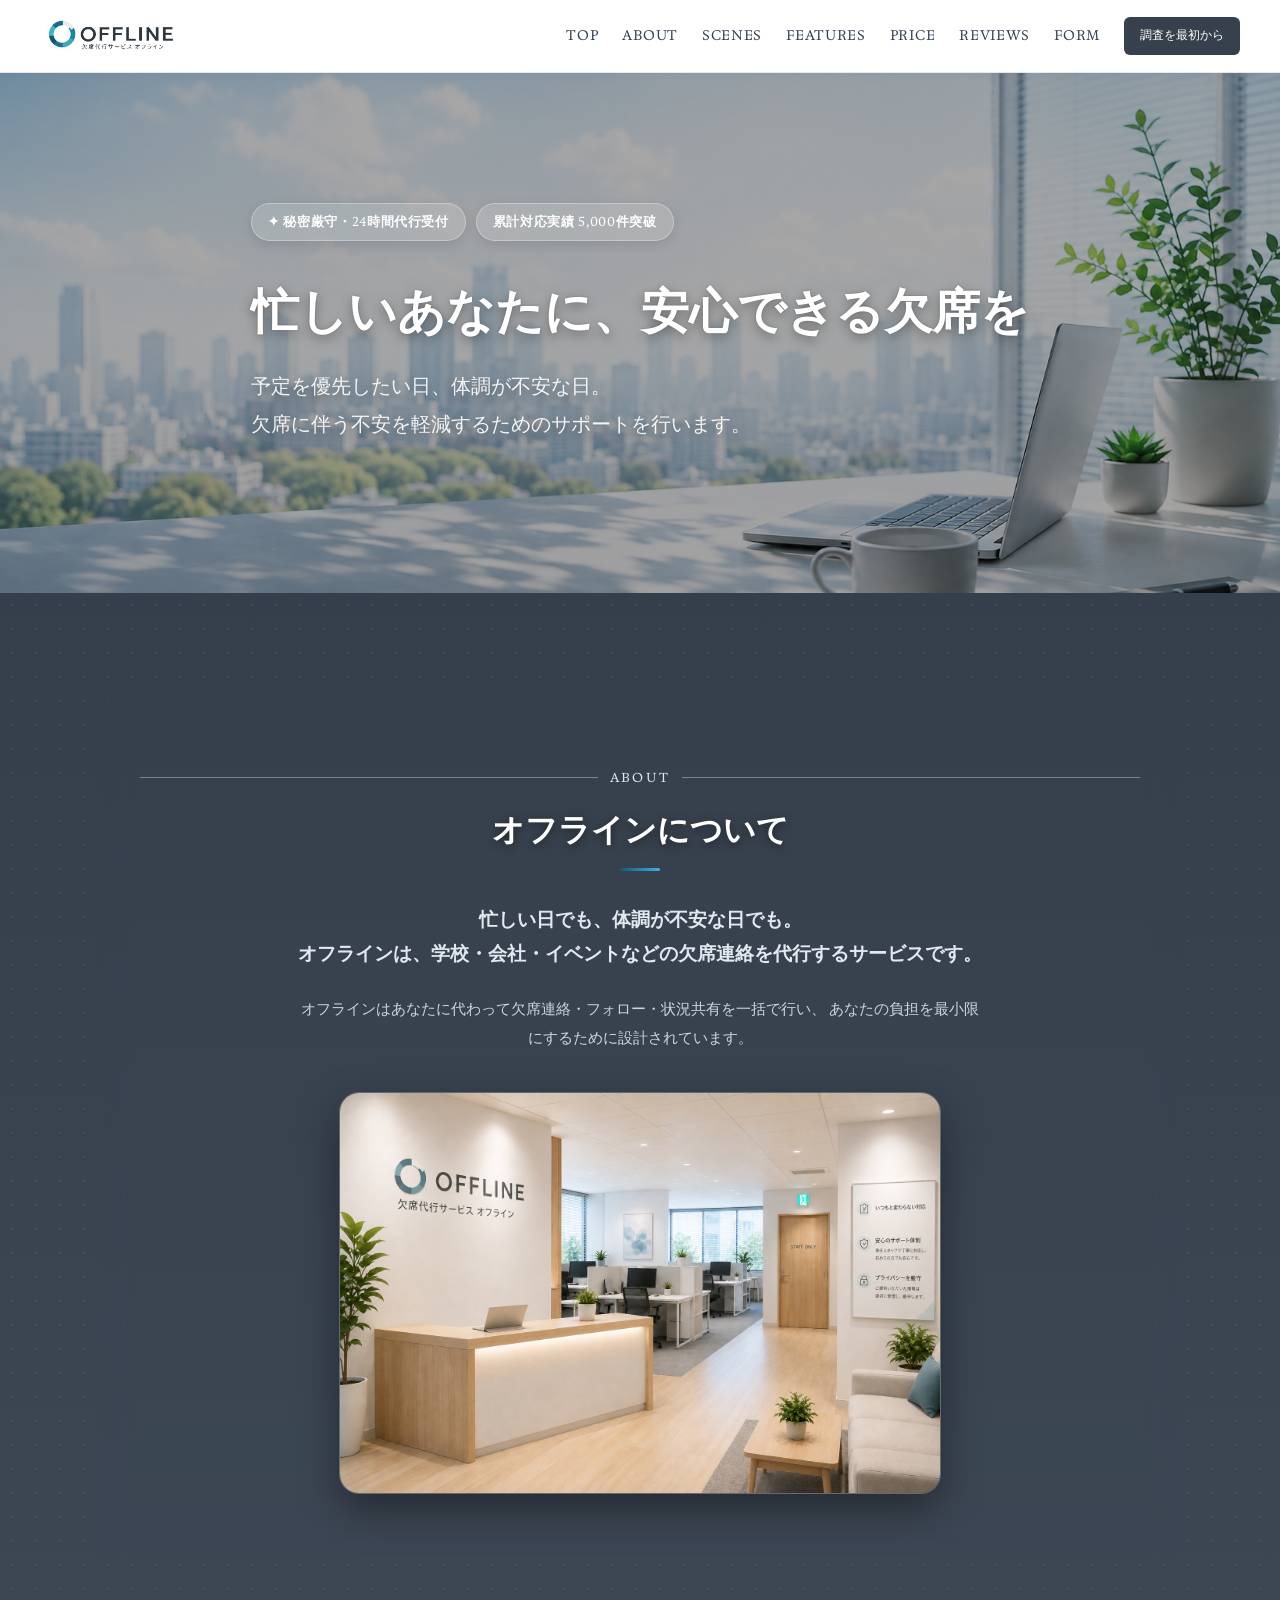
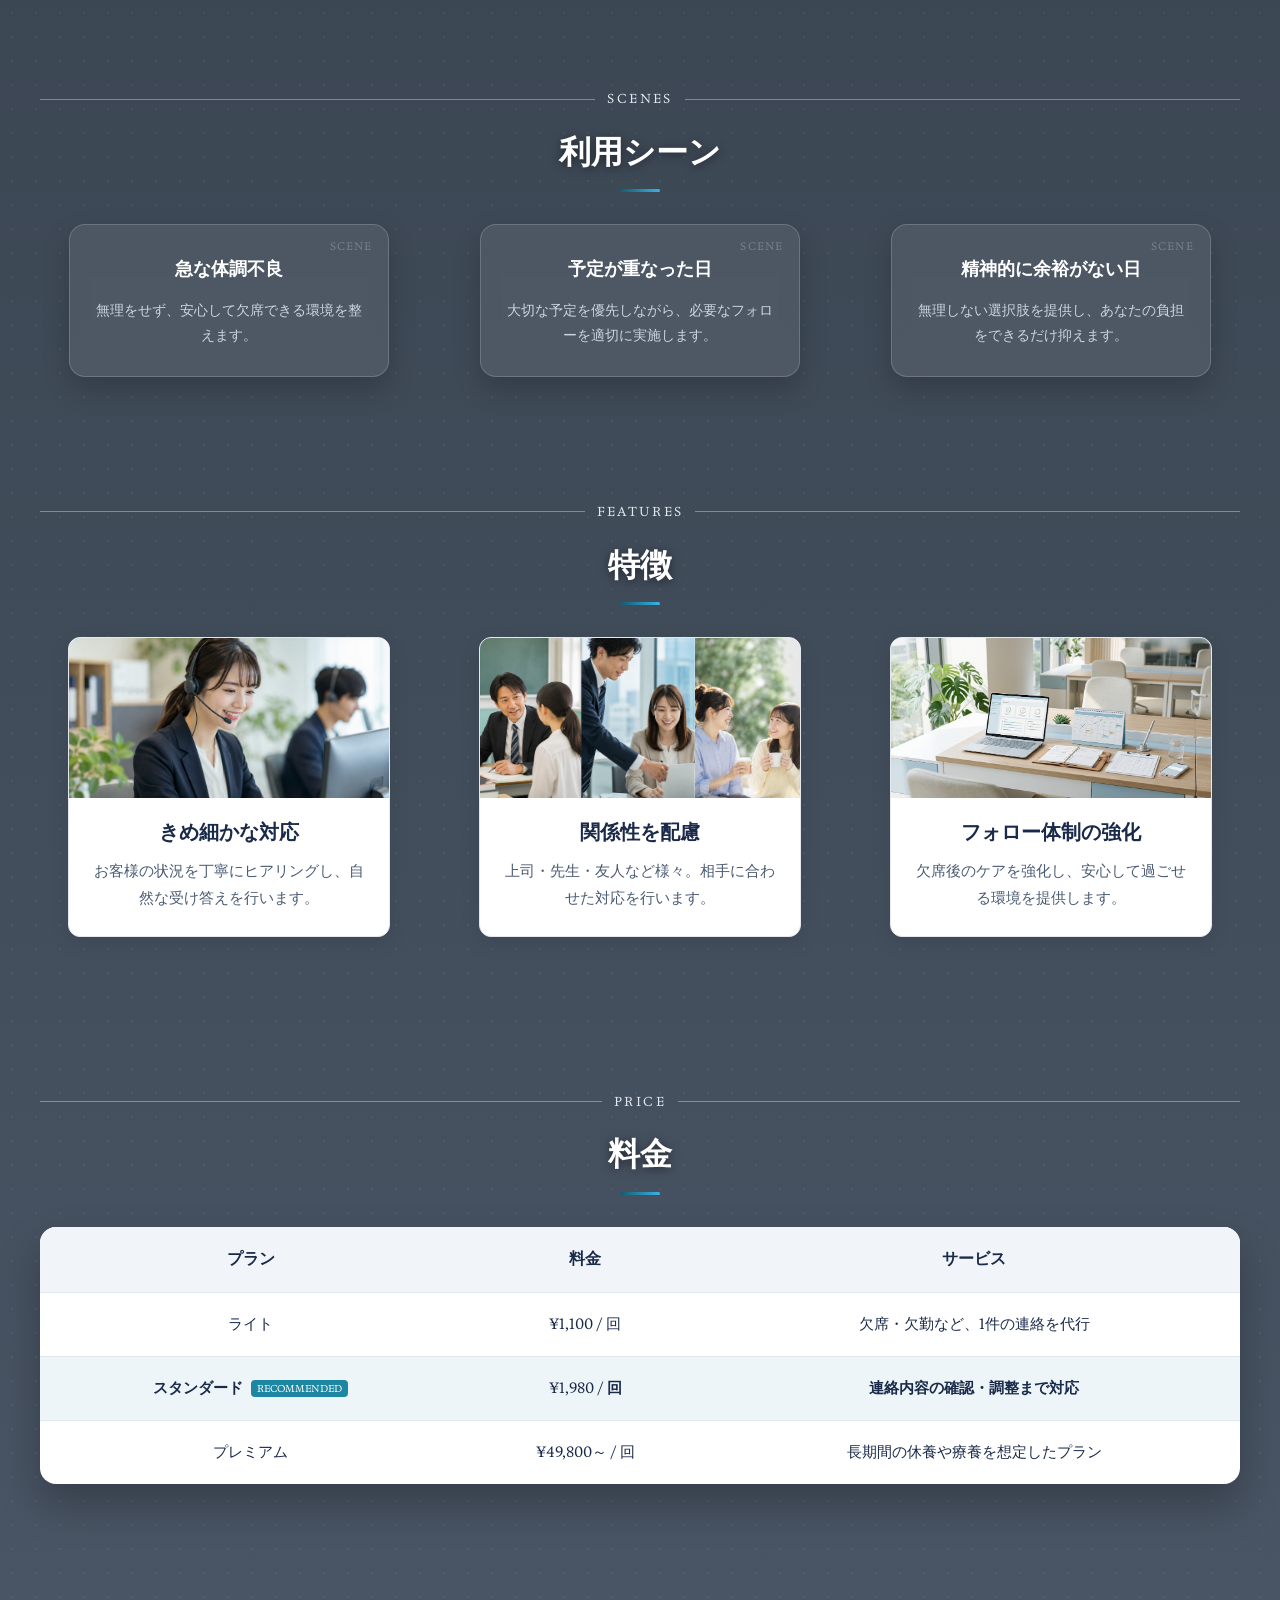
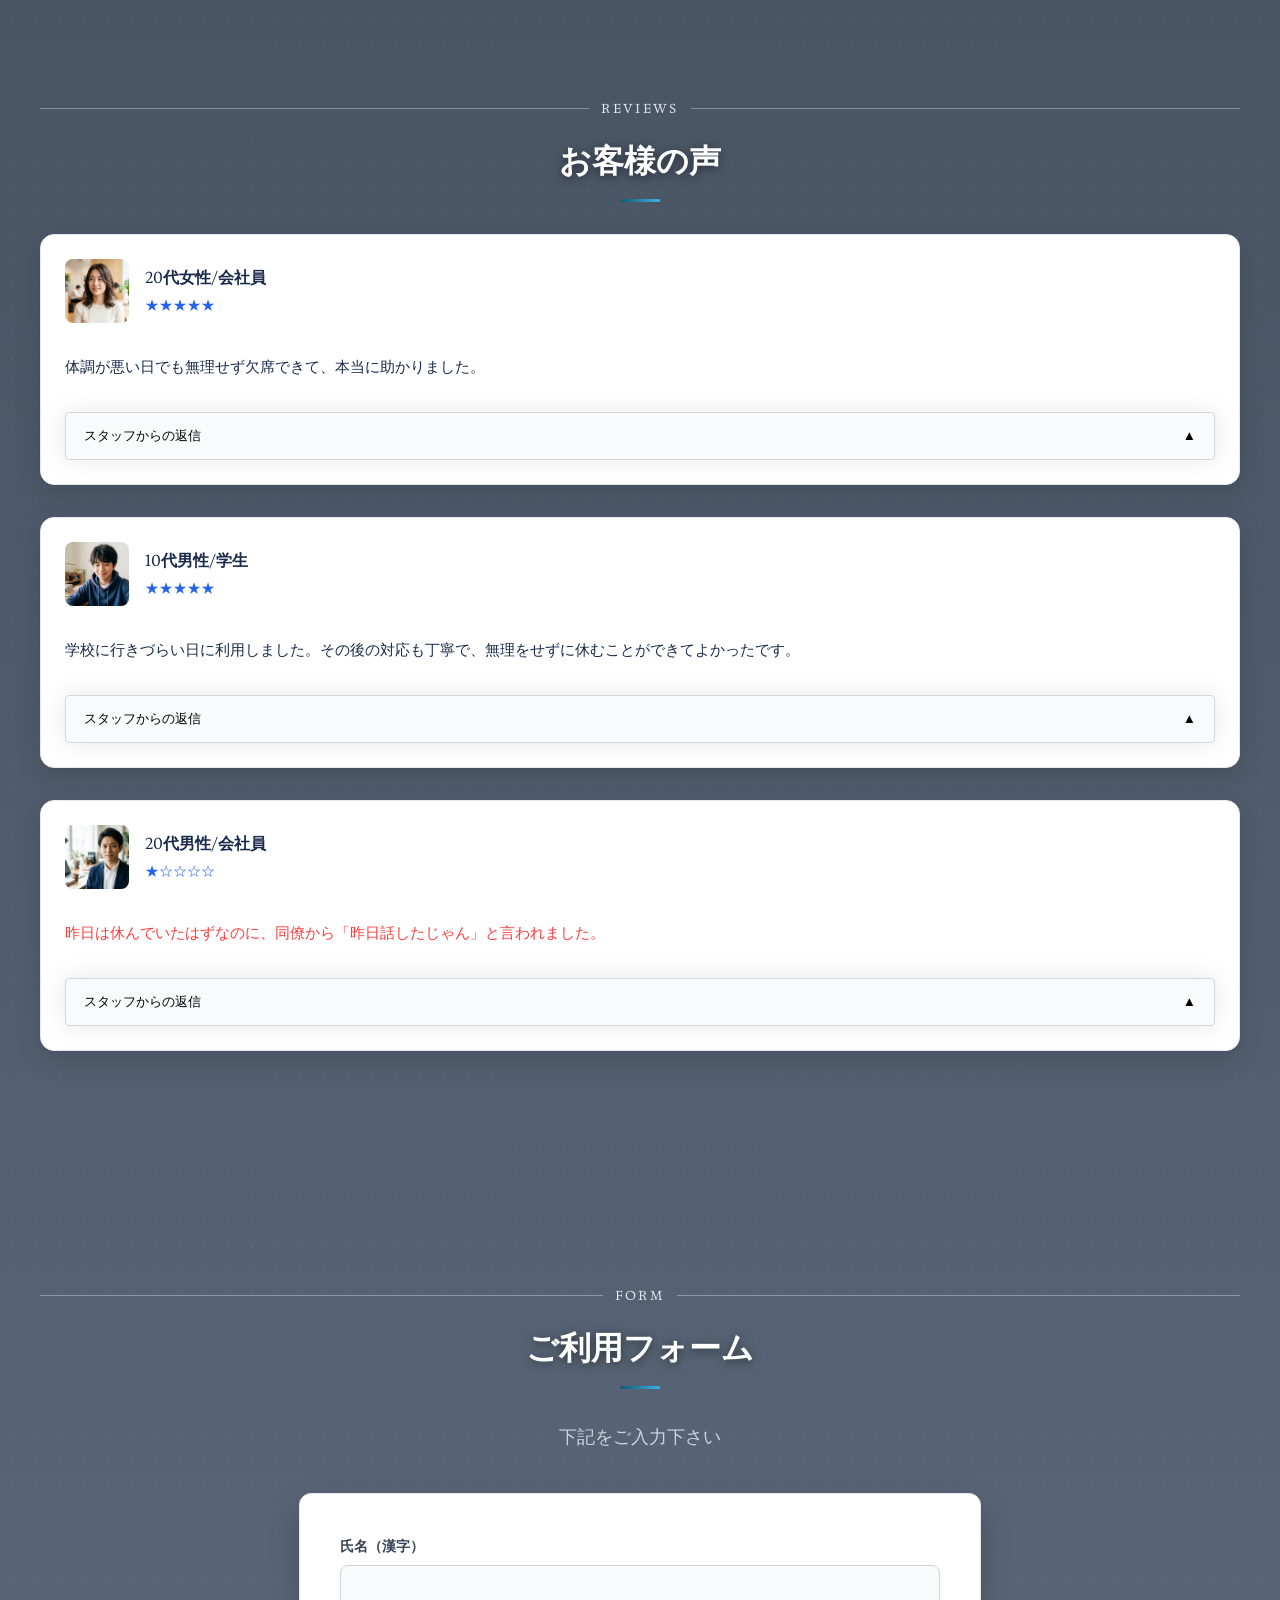
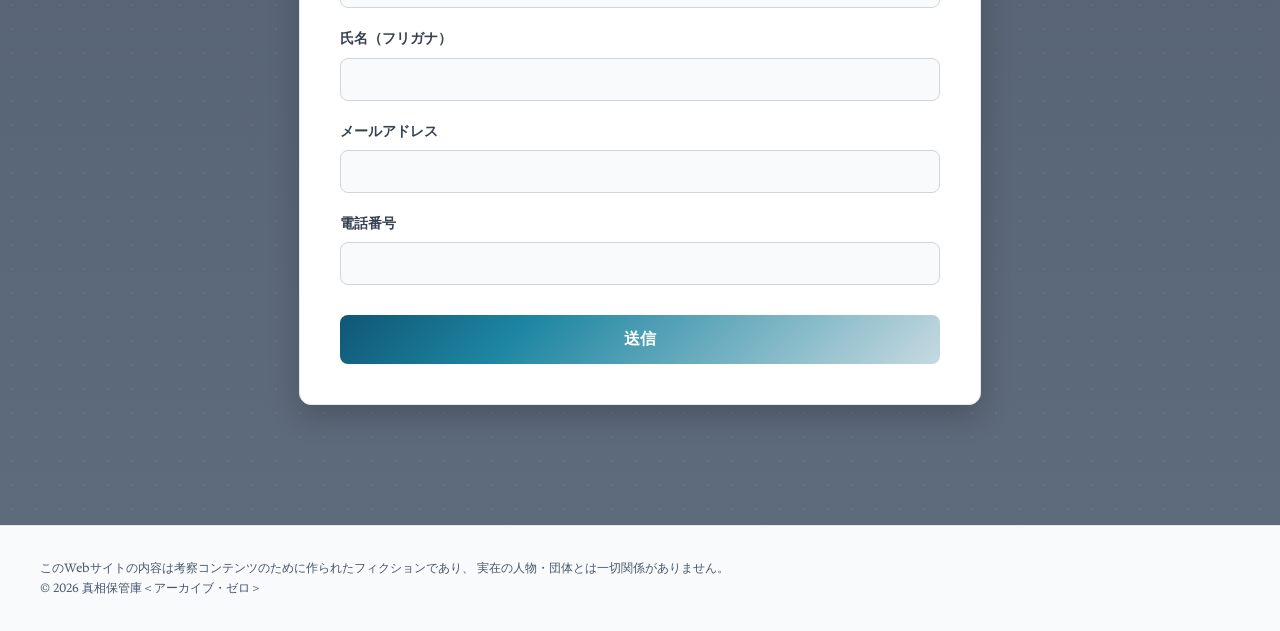
==== commit ae4cf1e2: "スマホレイアウト修正、演出修正" ====
--- a/index.html
+++ b/index.html
@@ -115,8 +115,7 @@
     <!-- ============================
          利用シーン
     ============================ -->
-    <section id="scenes"></section>
-    <section class="scenes">
+    <section class="scenes" id="scenes">
       <div class="scenes-inner">
         <p class="section-en">SCENES</p>
         <h2 class="scenes-title">利用シーン</h2>
@@ -282,7 +281,7 @@
               </div>
             </div>
 
-            <p class="review-text anomaly-text">
+            <p class="review-text anomaly-text" id="memory-gap">
               昨日は休んでいたはずなのに、同僚から「昨日話したじゃん」と言われました。
             </p>
 
@@ -348,7 +347,7 @@
             <!-- メールアドレス -->
             <div class="form-field">
               <label>メールアドレス</label>
-              <input type="email" required>
+              <input type="text" required>
             </div>
 
             <!-- 電話番号 -->
--- a/assets/css/style.css
+++ b/assets/css/style.css
@@ -136,7 +136,7 @@
 }
 
 /* スマホ表示 (768px 以下) */
-@media screen and (max-width: 768px) {
+@media screen and (max-width: 840px) {
   .global-header-inner {
     padding: 10px 16px;
   }
@@ -538,12 +538,14 @@
   .scenes-grid,
   .features-grid {
     flex-direction: column;
+    align-items: center;
     gap: 24px;
   }
   .scene-item,
   .feature-item {
     width: 100%;
-    max-width: 400px;
+    max-width: 100%;
+    box-sizing: border-box;
   }
 }
 
@@ -672,6 +674,10 @@
   font-size: 14px;
   color: #4b5b73;
   margin: 0;
+}
+
+.review-item #memory-gap{
+  color: #ff3b3b !important;
 }
 
 /* =========================================================
@@ -870,40 +876,84 @@
   align-items: center;
 }
 
+/* 解析演出ウィンドウ全体を強化 */
 .analysis-window {
-  background: #0a0d11;
-  border: 1px solid #1c2128;
-  padding: 40px;
+  background: rgba(10, 13, 17, 0.95) !important;
+  /* ネオン風のサイバーな青い発光枠線 */
+  border: 1px solid #00f0ff !important;
+  box-shadow: 0 0 30px rgba(0, 240, 255, 0.3), inset 0 0 15px rgba(0, 240, 255, 0.1) !important;
+  padding: 40px 30px 30px !important;
   border-radius: 8px;
-  box-shadow: 0 0 40px rgba(0,0,0,0.5);
+  text-align: left;
+  width: 90%;
+  max-width: 520px;
+  position: relative;
+  overflow: hidden;
+}
+
+/* 解析演出ウィンドウ全体 */
+.analysis-window {
+  background: #14171c !important; /* 深みのある暗いグレー */
+  border: 1px solid #333942 !important; /* 落ち着いたダークグレーの枠線 */
+  box-shadow: 0 20px 50px rgba(0, 0, 0, 0.8) !important; /* 重厚感のあるシャドウ */
+  padding: 42px 30px 28px !important;
+  border-radius: 6px;
   text-align: left;
   width: 90%;
   max-width: 500px;
   position: relative;
-}
-
+  overflow: hidden;
+}
+
+/* 上部の静かなヘッダーバー */
+.analysis-window::before {
+  content: "SYSTEM :: ANALYSIS LOG";
+  position: absolute;
+  top: 0;
+  left: 0;
+  width: 100%;
+  height: 26px;
+  background: #1d222a;
+  border-bottom: 1px solid #2e3440;
+  color: #7a8494; /* 控えめなグレー */
+  font-family: "Consolas", monospace;
+  font-size: 11px;
+  letter-spacing: 1.5px;
+  line-height: 26px;
+  padding-left: 14px;
+  box-sizing: border-box;
+}
+
+@media (max-width: 600px) {
+  .analysis-window {
+    width: 86% !important;
+    margin: 0 16px !important;
+  }
+}
+
+/* ログテキスト（落ち着いたペールブルー〜灰白） */
 #analysisText {
-  color: #d0e0ea;
-  font-family: "Consolas", monospace;
-  font-size: 15px;
-  line-height: 1.8;
+  color: #c5d1de !important; /* 明度を落とした上品な灰白 */
+  font-family: "Consolas", "Courier New", monospace !important;
+  font-size: 14px;
+  line-height: 2.1;
   white-space: pre-line;
-  margin: 0;
-}
-
+  margin-top: 8px;
+  text-shadow: none !important; /* 発光（グロー）をオフにして目に優しく */
+}
+
+/* スキャンライン（静かで細い走査線） */
 .analysis-scanline {
   position: absolute;
   top: 0;
   left: 0;
-  height: 2px;
-  width: 100%;
-  background: linear-gradient(to right, rgba(255,255,255,0) 0%, rgba(77,208,225,0.8) 50%, rgba(255,255,255,0) 100%);
-  animation: scanlineMove 1.4s linear infinite;
-}
-
-@keyframes scanlineMove {
-  0% { transform: translateY(0); }
-  100% { transform: translateY(100vh); }
+  height: 1px;
+  width: 100%;
+  background: linear-gradient(to right, transparent, rgba(255, 255, 255, 0.15), transparent) !important;
+  box-shadow: none !important;
+  animation: scanlineMove 2.2s linear infinite;
+  z-index: 10;
+  pointer-events: none;
 }
 
 /* PHASE4 共有カード */
